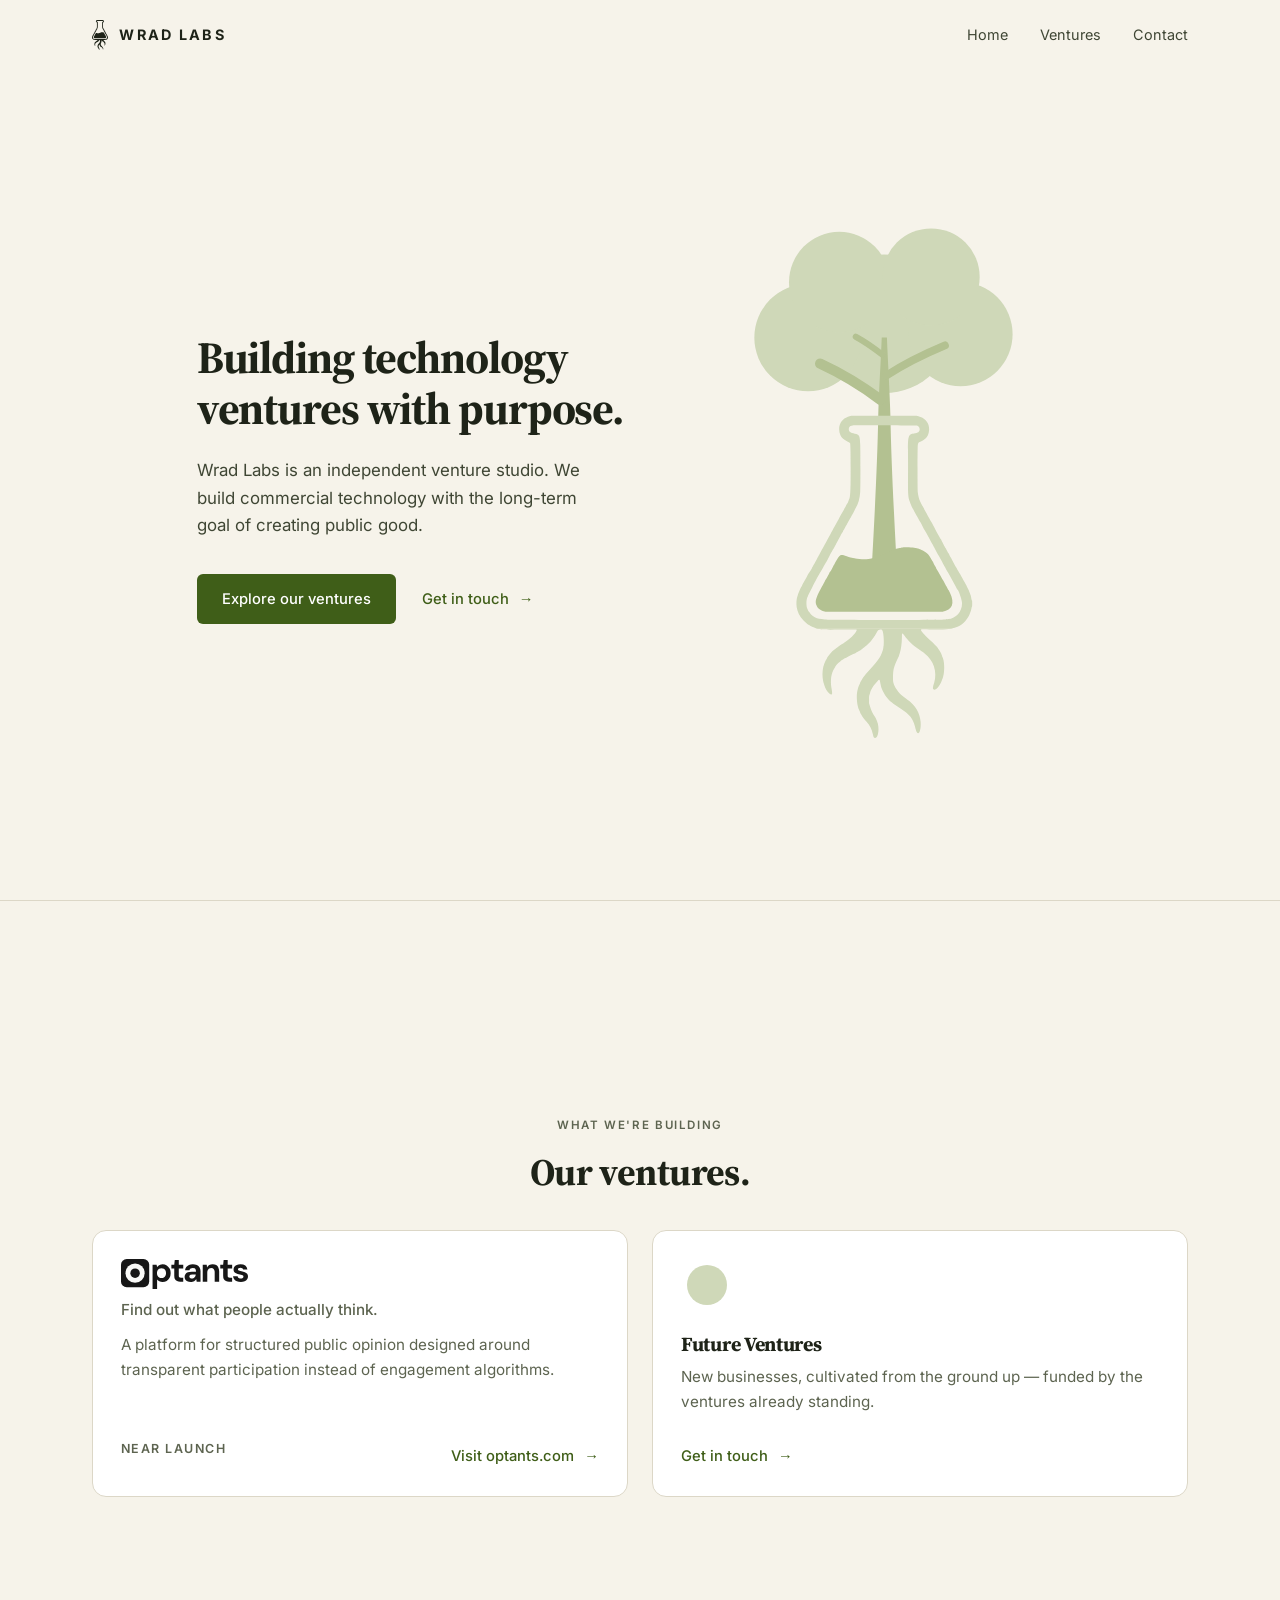
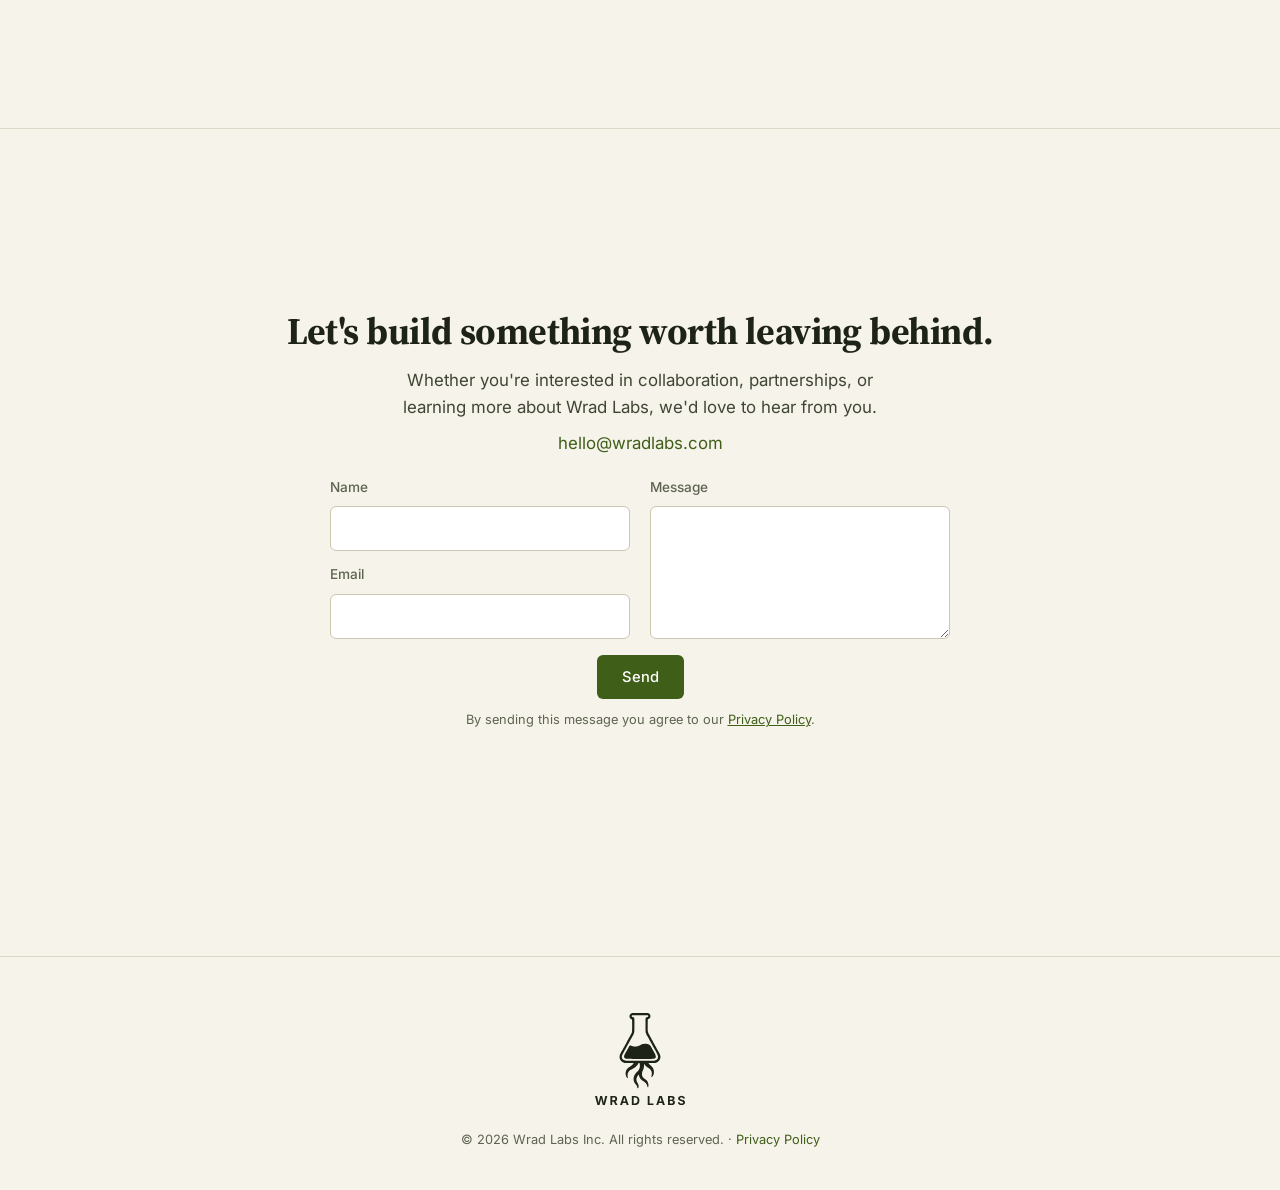
==== index.html @ 500e1e25 "fix: two-column contact form, no eyebrow, and an escape hatch that fires on time Follow-up on the sa" ====
<!DOCTYPE html>
<html lang="en">
<head>
<meta charset="UTF-8">
<meta name="viewport" content="width=device-width, initial-scale=1.0">
<!-- Content-Security-Policy (W25/WR-025). Must come BEFORE anything it governs — it applies
     from the point the parser reaches it, so it sits above the preloads, the JSON-LD and
     the inline script.

     THE SAME STRING IS IN ALL THREE PAGES. Keep them identical; three tailored policies
     drift, and this is already the second thing that has to be updated in three files at
     once (see the ?v= note below).

     script-src uses a HASH, not 'unsafe-inline' — that is the directive doing real work.
     The hash covers exactly `document.documentElement.classList.add('js');` below.
     **Edit that line and the page silently loses its `js` class**; recompute with:
       printf '%s' "<the script's exact bytes>" | openssl dgst -sha256 -binary | openssl base64

     style-src keeps 'unsafe-inline' on purpose. privacy.html and 404.html carry inline
     <style> blocks, and hashing them would mean a silent unstyled page on every edit —
     the exact failure this site already shipped once via a stale cache. There are no
     inline style= attributes anywhere, so this is the only reason it is needed, and
     injected CSS is a far smaller risk than injected script.

     What a <meta> CSP cannot express: frame-ancestors, report-uri, sandbox. Clickjacking
     protection would need a real response header, which GitHub Pages does not let us set.

     static.cloudflareinsights.com is Cloudflare's Web Analytics beacon (W24), injected at
     the edge and in no commit. Without it here the CSP silently kills analytics. Its
     measurements POST to /cdn-cgi/rum, which is SAME-ORIGIN — verified by intercepting
     sendBeacon, not assumed — so connect-src needs no addition. Guessing would have
     widened it to cloudflareinsights.com for nothing.

     Verified ENFORCING, not merely present: a fetch to a disallowed origin raises a
     connect-src violation. -->
<meta http-equiv="Content-Security-Policy" content="default-src 'self'; script-src 'self' 'sha256-/x7W7R75k8Roq0WaVRQX9blP4OufE5xbAdzklGxsgpw=' https://static.cloudflareinsights.com; style-src 'self' 'unsafe-inline'; img-src 'self'; font-src 'self'; connect-src 'self' https://formspree.io; form-action 'self' https://formspree.io; base-uri 'self'; object-src 'none'">
<!-- Send the full URL only to same-origin destinations; the one cross-origin
     request left (Formspree, on submit) gets the bare origin, and downgrades get
     nothing. This page has no secrets in its URL, but the default varies by
     browser and an explicit floor costs nothing. -->
<meta name="referrer" content="strict-origin-when-cross-origin">
<title>Wrad Labs Inc. — Building technology ventures with purpose</title>
<meta name="description" content="Wrad Labs is an independent venture studio. We build commercial technology with the long-term goal of creating public good.">
<link rel="canonical" href="https://www.wradlabs.com/">
<!-- Icons. `/favicon.ico` is declared, not just left at the root for discovery:
     crawlers that read the homepage's <link> elements should see the same file a
     bare-root fetch returns. Paths are absolute so all three pages carry an
     identical block. -->
<link rel="icon" href="/favicon.ico" sizes="any">
<link rel="icon" type="image/svg+xml" href="/assets/images/favicon.svg">
<link rel="icon" type="image/png" sizes="48x48" href="/assets/images/favicon-48.png">
<link rel="apple-touch-icon" href="/assets/images/apple-touch-icon.png">
<meta property="og:type" content="website">
<meta property="og:site_name" content="Wrad Labs Inc.">
<meta property="og:title" content="Wrad Labs Inc. — Building technology ventures with purpose">
<meta property="og:description" content="Wrad Labs is an independent venture studio. We build commercial technology with the long-term goal of creating public good.">
<meta property="og:url" content="https://www.wradlabs.com/">
<meta property="og:image" content="https://www.wradlabs.com/assets/images/og.png">
<meta property="og:image:width" content="1200">
<meta property="og:image:height" content="630">
<meta property="og:image:alt" content="The Wrad Labs mark — a flask whose base opens into roots.">
<meta name="twitter:card" content="summary_large_image">
<meta name="twitter:title" content="Wrad Labs Inc. — Building technology ventures with purpose">
<meta name="twitter:description" content="Wrad Labs is an independent venture studio. We build commercial technology with the long-term goal of creating public good.">
<meta name="twitter:image" content="https://www.wradlabs.com/assets/images/og.png">
<script type="application/ld+json">
{
  "@context": "https://schema.org",
  "@type": "Organization",
  "name": "Wrad Labs Inc.",
  "url": "https://www.wradlabs.com/",
  "logo": "https://www.wradlabs.com/assets/images/icon-512.png",
  "email": "hello@wradlabs.com",
  "description": "Wrad Labs is an independent venture studio. We build commercial technology with the long-term goal of creating public good."
}
</script>
<!-- Fonts are self-hosted (W23/WR-023) — no fonts.googleapis.com, no preconnect,
     and no third-party request on page load. The @font-face blocks are at the top
     of style.css. Preload the two LATIN files only: they are what a reader of this
     page needs, and preloading them removes the round-trip that `display: swap`
     would otherwise paint a fallback into. latin-ext is deliberately NOT preloaded
     — its unicode-range means most readers never fetch it at all.
     `crossorigin` is required even same-origin: font requests are CORS-mode, and
     without it the preload is fetched twice. -->
<link rel="preload" href="assets/fonts/inter-latin.woff2" as="font" type="font/woff2" crossorigin>
<link rel="preload" href="assets/fonts/source-serif-4-latin.woff2" as="font" type="font/woff2" crossorigin>
<!-- ?v= is a cache-buster, not decoration. The HTML is max-age=600 but the CSS is
     max-age=14400, so a returning visitor can hold NEW markup against 4-hour-old
     styles — and any release that renames a class then renders unstyled. Changing
     this query changes the URL, so the browser fetches the new CSS immediately.
     BUMP IT WHENEVER SELECTORS CHANGE, in all three pages. (W-AQ-14) -->
<link rel="stylesheet" href="assets/css/style.css?v=9">
<!-- Marks JS as available so the scroll-reveal animation can hide elements before
     revealing them. Without JS this never runs, the .reveal defaults stay visible,
     and the page reads normally (WR-008). Runs in <head> to avoid a content flash. -->
<script>document.documentElement.classList.add('js');</script>
</head>
<body>

<!-- First tab stop on the page: lets a keyboard or screen-reader user jump the
     nav instead of tabbing through it on every page. Visually hidden until it
     takes focus, then it appears over the nav (WR-010). -->
<a class="skip-link" href="#main">Skip to content</a>

<!-- NAV -->
<header class="nav" id="nav">
  <div class="nav-inner">
    <a href="#home" class="nav-logo" aria-label="Wrad Labs — home">
      <img class="logo-mark" src="assets/images/mark.svg" width="512" height="939" alt="">
      <span class="logo-word">Wrad Labs</span>
    </a>
    <nav class="nav-links">
      <a href="#home">Home</a>
      <a href="#ventures">Ventures</a>
      <a href="#contact">Contact</a>
    </nav>
    <button class="nav-toggle" id="navToggle" aria-label="Toggle menu" aria-expanded="false">
      <span></span><span></span><span></span>
    </button>
  </div>
  <nav class="nav-mobile" id="navMobile">
    <a href="#home">Home</a>
    <a href="#ventures">Ventures</a>
    <a href="#contact">Contact</a>
  </nav>
</header>

<main id="main" tabindex="-1">

  <!-- SECTION 1: HERO -->
  <section id="home" class="hero">
    <div class="hero-inner">
      <!-- Decorative hero art: the brand mark (vessel, liquid and its own five root
           tendrils, lifted straight from brand/mark.svg upstream) under an abstract
           canopy. Static SVG, no JS, aria-hidden — decoration, not content. -->
      <svg class="hero-art" viewBox="0 0 460 600" aria-hidden="true" focusable="false">
        <g class="canopy"><circle cx="230.0" cy="122" r="80"/><circle cx="142.0" cy="138" r="62"/><circle cx="318.0" cy="134" r="60"/><circle cx="178.0" cy="74" r="58"/><circle cx="284.0" cy="68" r="56"/></g>
        <!-- Trunk: a TAPERED solid, not a stroke — wide at the base inside the
             vessel, narrowing as it rises. A uniform-width line read as a
             different drawing next to the vessel, which is itself a solid.
             The three branches are stroked and thin as they go out (12/9/7),
             and all of them start ABOVE y=228, the vessel rim: a branch that
             begins lower appears to grow out of the glass. -->
        <g class="trunk-solid"><path d="M216 394C219 340 222 280 223 228C224 195 226 165 227 138L233 138C234 165 236 195 237 228C238 280 241 340 244 394Z"/></g>
        <g class="trunk branch-major"><path d="M226 210C206 195 182 180 156 168"/></g>
        <g class="trunk branch-mid"><path d="M232 182C252 169 276 157 300 147"/></g>
        <g class="trunk branch-minor"><path d="M228 158C218 150 208 143 197 137"/></g>
        <path class="vessel" fill-rule="evenodd" d="M189.8 228.8C188.6 229.2 187.3 229.7 187 229.9C186.7 230 186.1 230.3 185.7 230.5C178.6 233.8 175.8 242.9 179.5 251C180.8 254 183.1 255.9 188.4 258.4C189.3 258.8 190.2 259.4 190.4 259.7C190.9 260.5 191.1 268.6 191.1 287.4C191.2 313.3 190.8 322 189.5 324.3C189.4 324.7 188.9 325.7 188.5 326.7C188.2 327.6 187.5 329 187.1 329.8C186.6 330.6 185.7 332.1 185.2 333.2C184.6 334.3 183.7 335.8 183.3 336.5C182.9 337.3 182.2 338.5 181.8 339.3C181.4 340.2 180.9 340.9 180.8 341.1C180.6 341.3 179 344.3 177.4 347.2C177.1 347.8 176.6 348.7 176.2 349.2C176 349.7 175.4 350.7 175.1 351.4C174.3 353.1 172.8 355.7 172.1 356.8C171.8 357.3 171.6 357.7 171.6 357.8C171.6 357.8 171 358.9 170.3 360.2C169.5 361.4 168.6 363.1 168.2 364C167.8 364.8 166.8 366.5 166.1 367.8C165.4 369.2 164.4 371 164 371.9C163.6 372.8 162.9 373.9 162.6 374.3C162.3 374.8 161.9 375.3 161.9 375.7C161.8 375.9 161.2 377 160.7 377.9C160.1 378.8 159.1 380.7 158.4 382C157.7 383.3 156.9 384.7 156.7 385.2C156.4 385.6 155.8 386.9 155.2 388C154.6 389 154 390.2 153.8 390.5C153.6 390.7 152.7 392.4 151.9 394C151 395.6 149.6 398.3 148.7 399.9C147.8 401.4 146.7 403.5 146.3 404.3C145.8 405.2 144.9 406.7 144.3 407.7C142.1 411 141.9 411.3 141.2 412.8C140.8 413.6 140.3 414.6 140 415C139.8 415.3 138.9 416.9 138.1 418.4C137.3 419.9 136.3 421.7 135.9 422.4C135.6 423 135.2 423.7 135.1 424C135 424.3 134.5 425.3 133.9 426.2C133.4 427.2 132.7 428.6 132.4 429.3C132.1 430 131.6 431.3 131.2 432.1C130.8 432.9 130.4 434.2 130.2 435C130 435.7 129.7 436.7 129.5 437.2C128.5 439.5 128.3 447.3 129.1 450C129.3 451 129.7 452.5 129.9 453.3C131.2 458.4 134.9 463.5 140.8 468.2C142.2 469.3 147.7 472.3 149 472.6C149.3 472.7 150 472.9 150.4 473.1C151.1 473.5 151.9 473.8 152.9 474L306.7 474C307.7 473.8 308.6 473.5 309.6 473.2C310.3 472.9 311.8 472.5 312.8 472.2C319.3 470.1 324.7 464.9 328.2 457.7C329.4 455 329.6 454.5 330.6 450.4C330.8 449.2 331.1 448.3 331.2 448.4C331.3 448.5 331.4 446.8 331.4 444.8C331.4 442.6 331.3 441.2 331.2 441.4C331 441.7 330.5 439.9 330.2 437.8C330 435.7 327.9 430.4 326.2 427.2C325.7 426.2 325.2 425.2 325.1 424.9C325 424.6 324.4 423.5 323.8 422.4C323.2 421.4 322.4 419.9 322 419.2C319.3 414.2 317.4 410.8 317 410.3C316.8 410 316.6 409.5 316.4 409.2C316.3 408.9 315.9 408.3 315.6 407.8C315.3 407.4 314.6 406.3 314.1 405.3C313.6 404.4 313 403.3 312.8 403.1C312.6 402.8 312 401.7 311.4 400.6C310.9 399.5 310.1 398.1 309.7 397.4C309.3 396.7 308.5 395.2 307.9 394.1C307.4 393 306.7 391.6 306.3 391.1C306 390.6 305.4 389.7 305.2 389C304.9 388.3 304.4 387.4 304 386.9C303.7 386.4 303.1 385.3 302.6 384.4C302.1 383.5 301.3 382.1 300.8 381.2C300.3 380.3 299.3 378.5 298.6 377.2C297.9 375.8 297 374.2 296.7 373.6C296.4 373 296 372.3 296 372C295.9 371.7 295.5 371 295.1 370.5C294.7 370 294 368.8 293.5 367.8C292.5 365.9 291 363.3 289.3 360.2C288.7 359.1 287.7 357.2 287.1 356C285.5 352.9 284.6 351.2 283.9 350.2C283.3 349.3 281.2 345.5 279.8 343.1C279.6 342.5 279 341.4 278.5 340.5C278.1 339.6 277.3 338.1 276.7 337.1C276.1 336.1 275.2 334.3 274.6 333.2C274 332.1 273.3 330.8 272.9 330.2C271.2 327.5 269.5 322.8 269.1 319.7C269 318.8 268.7 317.3 268.6 316.3C268.2 313.9 268.2 264.2 268.6 261.9C269.1 259.3 269.3 258.9 271.4 258.1C277.3 255.9 280.2 252.6 281.3 247.2C283 239.1 279.2 232.1 271.8 229.5C270.7 229.2 269.3 228.7 268.7 228.4C267.7 228 266.8 228 229.9 228.1L192 228.1L189.8 228.8ZM194.6 239.2C190.7 239.6 189.2 240.8 189 243.3C188.8 246.5 190.5 247.9 196 248.8C201.2 249.7 201.8 250.9 202.2 261.5C202.5 268.6 202.5 311.7 202.2 315.8C201.7 323.5 199.9 330.1 197 334.7C196.8 335 196.2 336.2 195.6 337.4C195 338.6 194.1 340.3 193.6 341.3C193 342.2 192.2 343.8 191.7 344.7C191.1 345.7 190.5 346.8 190.2 347.3C189.3 348.7 187.3 352.4 187.3 352.6C187.3 352.8 187 353.2 186.7 353.6C186.4 354 185.7 355.2 185.2 356.3C184.7 357.4 183.8 359 183.3 359.8C182.7 360.7 182.3 361.5 182.3 361.6C182.3 361.7 181.8 362.6 181.2 363.6C180.6 364.5 179.9 365.6 179.7 366.1C179.5 366.6 178.7 368.1 177.9 369.4C177.2 370.8 175.6 373.6 174.6 375.7C173.5 377.9 172.4 379.9 172.2 380.2C171.9 380.6 171 382.2 170.1 383.8C169.2 385.4 167.7 388.2 166.7 390C165.7 391.8 164.7 393.8 164.5 394.3C164.2 394.9 163.8 395.7 163.6 396.1C163.3 396.4 162.6 397.7 162 398.8C161.3 399.9 160.3 401.7 159.7 402.7C159.1 403.8 158.3 405.2 157.9 406C157.5 406.7 156.9 407.5 156.7 407.9C156.4 408.2 155.9 409 155.6 409.7C154.6 411.5 152.7 415 151.9 416.2C151.6 416.8 151.2 417.4 151.2 417.4C151.2 417.5 150.9 418.1 150.6 418.8C150.2 419.4 148.4 422.8 146.6 426.5C144.7 430.1 143 433.5 142.7 434C142.5 434.5 142.1 435.3 142 435.7C141.9 436.2 141.5 437.2 141.1 438C139.8 441.1 139.8 448 141.2 450.9C141.5 451.6 141.9 452.5 142 452.9C142.2 453.2 142.7 454.1 143.3 454.7C143.9 455.4 144.4 456 144.4 456C144.4 456.4 146.3 458.2 147.5 459.1C150.5 461.2 153.7 462.4 157.6 462.8C158.6 463 160.2 463.2 161.1 463.4C164.2 464.1 298.1 464 300.7 463.3C301.2 463.2 302.5 463 303.6 462.8C313.4 461.9 320.6 452.8 319.5 443C318.9 438.8 316 430.6 314.4 428.8C314.2 428.6 313.6 427.5 313.1 426.5C309.9 420.4 304.2 410 303.3 408.7C302.6 407.7 301.8 406.4 299.8 402.5C299.1 401.4 298.3 399.8 297.9 399.1C297.5 398.4 296.5 396.6 295.7 395C294.9 393.5 293.8 391.6 293.3 390.7C291.4 387.3 289.5 384 288.8 382.5C287.8 380.5 285.4 376.2 284.9 375.4C284.7 375.1 284.5 374.7 284.4 374.4C284.3 374.1 283.9 373.3 283.4 372.6C282.7 371.3 281.1 368.4 278.3 363.2C277.6 362 276.9 360.7 276.6 360.3C276.4 360 275.8 358.9 275.2 357.9C273.4 354.4 272 351.7 271.1 350.3C270.6 349.4 269.8 348 269.3 347C268.8 346 268.1 344.7 267.7 344.1C267.3 343.5 266.6 342.3 266.2 341.5C263.3 336.2 262.6 334.8 261.4 332.5C260.7 331 259.9 329 259.6 328C259.2 326.9 258.9 325.7 258.7 325.3C257.7 322.6 257.2 316.3 257.3 305.7C257.4 293.9 257.4 281.5 257.3 270.4C257.2 251.3 257.8 249.5 264.2 248.6C269.4 247.8 271.1 246.3 270.7 243.1C270.4 241.2 269.5 240.1 267.5 239.5C266.1 239.1 197.9 238.8 194.6 239.2Z"/>
        <path class="liquid" d="M253.2 379.9C252.1 380 250.3 380.2 249.3 380.4C248.2 380.6 246.8 380.9 246.2 381C244 381.4 237.1 383.9 234 385.3C233.3 385.6 231.9 386.3 230.8 386.8C229.8 387.3 228.1 388.1 227 388.6C225.9 389.2 224.9 389.6 224.7 389.6C224.5 389.6 224.1 389.8 223.6 390.1C222.6 390.8 217.6 392.6 216.8 392.6C216.4 392.6 215.6 392.8 214.9 393C211.9 394.1 201.2 394 196.7 392.9C195.5 392.6 194.2 392.3 193.8 392.3C192.7 392.1 189.7 391.2 186.6 390.2C179.3 387.8 179 387.9 174.9 394.9C173.9 396.5 173 398.2 172.8 398.8C172.6 399.3 172.2 399.9 172 400.2C171.8 400.4 171.2 401.5 170.6 402.6C168.6 406.4 167.7 408.1 167.4 408.3C167.2 408.4 166.7 409.4 166.2 410.4C164 414.5 163 416.5 162.6 416.9C162.4 417.1 162 417.8 161.7 418.4C161.5 419 161 419.9 160.6 420.5C160.3 421.1 159.6 422.3 159.2 423.1C158.7 423.9 157.8 425.7 157 427.1C150.5 439.2 149.7 442.8 152.1 447.8C152.9 449.7 154.5 451.4 156.1 452.1C156.7 452.4 157.3 452.7 157.5 452.8C158 453.1 160 453.8 160.7 453.9C162.9 454.4 169.1 454.5 209.6 454.4C233.6 454.4 262.4 454.4 273.8 454.4C292 454.5 294.8 454.5 297.2 454.2C308.4 452.7 311.6 444.7 305.7 432.5C304.9 430.8 304.2 429.4 304 429.3C303.9 429.3 303.4 428.3 302.8 427.2C302.3 426.1 301.6 424.9 301.3 424.6C301.1 424.3 300.6 423.3 300.1 422.4C298.3 418.8 297.6 417.6 297.4 417.4C297.3 417.2 296.8 416.3 296.2 415.3C294.6 412.2 292.8 409 292.2 408.1C291 406.4 290 404.7 289.7 403.9C289.6 403.4 289 402.3 288.4 401.3C287.8 400.3 287.1 399 286.8 398.3C286.5 397.6 286 396.6 285.6 396.2C285.3 395.7 284.3 393.9 283.4 392.3C281.2 388.2 279.6 386.6 275.3 384.2C273.6 383.2 268.8 381.3 267.8 381.1C267.4 381 265.9 380.7 264.5 380.4C261.6 379.9 256.6 379.7 253.2 379.9Z"/>
        <path class="roots" d="M152.9 474C156.6 475 163.1 475.1 178 474.9C192.7 474.6 196.9 474.6 197.8 474.9C199.6 475.6 194.2 482.4 188.4 486.7C187 487.7 185 489.2 184 489.9C183.1 490.6 181.9 491.4 181.4 491.6C180.3 492.2 175.6 495.5 174.1 496.8C173.4 497.4 172.5 498.1 172.1 498.3C169.7 500 165.1 505.4 163.7 508.2C163.4 508.8 163 509.5 162.7 509.9C162.2 510.5 161.6 512 160.4 515.3C158 522.1 158.1 531.7 160.6 538.6C161 539.7 161.5 541.2 161.7 541.8C162.9 545.1 166.9 549.9 168.6 549.9C170.1 549.9 170.1 549 169.1 543C167.5 533.1 168.6 525.2 172.6 519.1C175.1 515.3 175.6 514.6 177.6 512.9C178.7 511.9 179.8 511 180 510.8C180.2 510.6 180.9 510.1 181.7 509.8C182.4 509.4 183.7 508.6 184.6 508.1C185.4 507.5 186.7 506.8 187.5 506.4C190.1 505.1 193.8 503.4 194.9 502.9C195.6 502.6 196.5 502.1 197 501.8C197.5 501.5 199 500.6 200.3 499.9C201.7 499.2 203.5 498 204.4 497.3C205.3 496.6 206.2 495.8 206.5 495.7C206.9 495.5 207.2 495.3 207.3 495.1C207.4 495 208.1 494.3 208.9 493.7C210.5 492.5 214.1 488.8 214.9 487.7C215.1 487.3 215.7 486.6 216.1 486.1C216.5 485.7 217.3 484.5 218 483.5C218.6 482.5 219.2 481.7 219.3 481.6C219.5 481.5 220.2 480.3 220.9 478.9C222.5 475.8 222.8 475.4 224.3 475.1C226.8 474.5 227.6 475 228.3 477.3C229.2 480.4 229.7 489.4 229.2 493.2C229 494.5 228.8 496 228.7 496.7C228.3 499.5 226.4 504.2 224.2 507.8C222.2 511 218.2 515.9 214.4 519.7C210.3 523.8 205.6 529.7 204.2 532.4C203.9 532.9 203.5 533.7 203.1 534.2C202.8 534.7 202.1 536 201.8 537.1C201.3 538.2 200.8 539.5 200.5 540.1C199.9 541.2 199.4 543.3 198.6 547.2C197.6 552.8 198.7 563.3 200.8 567.4C201.2 568.3 201.8 569.6 202 570.2C202.3 571 202.6 571.7 202.7 571.9C202.9 572.1 203.4 572.9 203.8 573.7C204.8 575.4 207.6 579.3 209.5 581.3C213.4 585.6 215.5 589.8 216.7 595.4C217.5 599.2 217.9 600 219.4 600C223.3 600 224.7 587.8 221.6 580.8C221.2 579.8 220.7 578.5 220.4 577.9C220.2 577.2 219.8 576.4 219.5 576.1C216.9 572.6 214.5 567.5 213.4 563.4L212.4 560L212.4 555.7C212.4 551.6 212.4 551.4 213 549.8C213.3 548.9 213.7 547.7 213.8 547C214.4 544.8 216.9 540.4 219 538C220.1 536.8 221.5 535.1 222.3 534.2C223.8 532.1 224.7 532.3 225 534.6C225.7 538.8 226.5 542 227.2 543.4C227.6 544.2 228.1 545.4 228.4 546C228.8 547 230.1 549.3 232.2 552.5C234.3 555.6 239.5 560.2 243.9 562.9C247.5 565.1 251.5 567.8 255.2 570.5C256.5 571.5 259.5 574.4 260.2 575.5C260.5 576 261 576.7 261.3 577.1C262.5 578.8 263.9 581.7 264.3 583.4C264.6 584.3 264.9 585.5 265.1 585.9C265.3 586.5 265.7 588.1 266.1 589.6C268.5 599.3 272.7 593.6 271.9 581.6C271.2 571.3 265.4 561.5 256.3 555.6C255.5 555 254.3 554.1 253.7 553.6C253.1 553.1 252.1 552.3 251.5 551.9C246.6 548.3 241.4 540.9 240.4 536C239.7 532.3 240 522.7 241.1 519.3C242 516.1 243.2 513.2 245.6 508.1C246.2 506.9 246.9 505.4 247 504.8C247.2 504.3 247.5 503.3 247.7 502.5C249.3 498.1 250.2 491.2 250.3 483.5C250.3 478.5 250.5 478.3 252.9 481.5C256.9 487.2 263.6 493.7 268.5 496.8C269 497.1 269.9 497.7 270.5 498.1C271.1 498.6 271.9 499.1 272.2 499.3C272.5 499.5 273.4 500.1 274 500.6C274.7 501.1 275.8 501.9 276.5 502.5C286.8 510.3 291.3 523.7 287.6 536C285.9 541.2 285.7 542.8 286.6 543.8C287.7 545.1 290.1 543.8 292.6 540.5C293.9 538.8 295.6 535.6 296.1 534.1C296.4 533.4 296.8 532.2 297.2 531.4C299.6 525.9 299.8 514.3 297.6 507.8C296 503.3 295.6 502.1 295.1 501.5C294.9 501.2 294.4 500.3 294 499.7C293.7 499.1 293.1 498.2 292.8 497.8C292.5 497.4 292.2 497 292.2 496.9C292.2 496.1 287.2 490.8 282.9 487.1C278 482.8 272.7 477.1 272.4 475.6C272.1 474.6 272.4 474.5 281.7 474.7C296.8 475 302.5 474.9 306.7 474Z"/>
      </svg>

      <div class="hero-content">
        <h1 class="hero-headline reveal">Building technology ventures with purpose.</h1>
        <p class="hero-sub reveal">Wrad Labs is an independent venture studio. We build commercial technology with the long-term goal of creating public good.</p>
        <div class="hero-actions reveal">
          <a href="#ventures" class="btn btn-primary">Explore our ventures</a>
          <a href="#contact" class="link-arrow">Get in touch <span aria-hidden="true">&rarr;</span></a>
        </div>
      </div>
    </div>
  </section>

  <!-- SECTION 2: VENTURES -->
  <section id="ventures" class="ventures">
    <div class="container">
      <p class="eyebrow reveal center">What we're building</p>
      <h2 class="reveal center">Our ventures.</h2>
      <div class="card-grid">
        <!-- The whole Optants tile is the link. One <a>, so there is a single tab
             stop and a single hit target; the arrow is the affordance and the
             hover/focus states are on the card itself. The logo is Optants' own,
             copied from its repo — see company/website/docs/ARCHITECTURE.md
             § Brand assets, in the private repo (W29). -->
        <a class="card card-link reveal" href="https://optants.com">
          <h3 class="card-brand">
            <img src="assets/images/optants-logo.svg" width="1054" height="248" alt="Optants">
          </h3>
          <p class="card-lead">Find out what people actually think.</p>
          <p>A platform for structured public opinion designed around transparent participation instead of engagement algorithms.</p>
          <span class="card-foot">
            <span class="card-stage">Near launch</span>
            <span class="link-arrow" aria-hidden="true">Visit optants.com <span>&rarr;</span></span>
          </span>
        </a>
        <article class="card reveal">
          <svg class="card-icon" viewBox="0 0 52 52" aria-hidden="true" focusable="false">
            <circle class="disc" cx="26" cy="26" r="20"/>
          </svg>
          <h3>Future Ventures</h3>
          <p>New businesses, cultivated from the ground up &mdash; funded by the ventures already standing.</p>
          <a class="link-arrow" href="#contact">Get in touch <span aria-hidden="true">&rarr;</span></a>
        </article>
      </div>
    </div>
  </section>

  <!-- SECTION 3: CONTACT -->
  <section id="contact" class="contact">
    <div class="container narrow">
      <!-- Two tiers: the intro, with the address reading straight on from it, then
           the form. The address is deliberately NOT a labelled row set off by rules —
           it is the last line of the invitation, not a second channel announced.

           email_off: Cloudflare's Email Address Obfuscation rewrites mailto links at the
           edge into "[email protected]" behind a JS-only /cdn-cgi/ decoder. That breaks
           WR-008 (the page must read and function with JS off) and is not what the design
           shows. See W17. -->
      <!-- No "CONTACT" eyebrow here, unlike #ventures. The nav link, the heading and
           the form all say what this section is; the eyebrow was labelling a page that
           announces itself, and it cost 31px on a section that has to fit one screen. -->
      <div class="contact-head reveal">
        <h2>Let's build something worth leaving behind.</h2>
        <p class="body-lg">Whether you're interested in collaboration, partnerships, or learning more about Wrad Labs, we'd love to hear from you.</p>
        <p class="contact-email"><!--email_off--><a href="mailto:hello@wradlabs.com">hello@wradlabs.com</a><!--/email_off--></p>
      </div>

      <!-- Submits to Formspree (endpoint mvzjloro → the hello@ mailbox). -->
      <form class="contact-form reveal" id="contactForm" action="https://formspree.io/f/mvzjloro" method="POST">
        <!-- Two columns: Name and Email stack on the left, Message fills the right at
             the full height of that stack. This is a layout change only — the DOM order
             is still name → email → message, so the tab order and the order a screen
             reader announces them are unchanged. -->
        <div class="form-grid">
          <div class="form-col">
            <div class="form-field">
              <label for="name">Name</label>
              <input type="text" id="name" name="name" required>
            </div>
            <div class="form-field">
              <label for="email">Email</label>
              <input type="email" id="email" name="email" required>
            </div>
          </div>
          <!-- Organization was removed 2026-08-02 (W32): it was the only optional field,
               it fed nothing, and it cost a whole row on a form that has to fit one
               screen. `privacy.html`'s "What we collect" list is the paired edit —
               WR-007 requires it to name every field this form actually collects. -->
          <div class="form-field form-field-message">
            <label for="message">Message</label>
            <!-- `rows` is the no-CSS fallback; the stylesheet stretches this to the
                 height of the Name/Email stack beside it. -->
            <textarea id="message" name="message" rows="3" required></textarea>
          </div>
        </div>
        <!-- Honeypot: hidden from humans; bots that fill it are silently dropped by Formspree. -->
        <input type="text" name="_gotcha" tabindex="-1" autocomplete="off" aria-hidden="true" class="hp-field">
        <!-- Subject line of the notification email Formspree sends you. -->
        <input type="hidden" name="_subject" value="New contact from wradlabs.com">
        <!-- Button and consent are one group so the consent line sits directly under
             the button, inside the form's 18px row gap rather than a row below it.
             The status note stays after them — it is feedback, not part of the CTA. -->
        <div class="form-submit">
          <button type="submit" class="btn btn-primary" id="contactSubmit">Send</button>
          <p class="form-consent">By sending this message you agree to our <a href="privacy.html">Privacy Policy</a>.</p>
        </div>
        <p class="form-note" id="formNote" role="status"></p>
      </form>
    </div>
  </section>

</main>

<footer class="footer">
  <div class="container footer-inner">
    <!-- The stacked lockup, one file — mark and wordmark are a single asset here,
         derived from company/brand/logo-stacked.svg. `alt` carries the name. -->
    <img class="footer-lockup" src="assets/images/logo-stacked.svg" width="1493" height="1519" alt="Wrad Labs">
    <p class="footer-copy">&copy; 2026 Wrad Labs Inc. All rights reserved. &middot; <a href="privacy.html" class="footer-link">Privacy Policy</a></p>
  </div>
</footer>

<script src="assets/js/script.js"></script>
</body>
</html>
---- assets/css/style.css ----
/* ============ FONTS (self-hosted — W23 / WR-023) ============
   These files used to come from fonts.gstatic.com. They are served from this
   origin now, which removes Google as a processor from the request path — that
   is why `privacy.html` no longer names Google Fonts (WR-007), and why re-adding
   a `fonts.googleapis.com` link would silently reintroduce a processor the
   published policy does not disclose. Don't.

   DERIVED COPIES, like everything in assets/images/. Upstream is Google Fonts;
   both families are SIL OFL and the licences ship beside the files in
   assets/fonts/. To update: re-fetch the css2 URL recorded below with a modern
   browser UA, re-download the latin and latin-ext woff2 files, and keep these
   blocks in step. Do not hand-edit the binaries.

     https://fonts.googleapis.com/css2?family=Inter:wght@400;500;600;700
       &family=Source+Serif+4:opsz,wght@8..60,400;8..60,600;8..60,700&display=swap

   Each family is ONE VARIABLE FILE per subset. Upstream this was four @font-face
   blocks per subset — one per weight — all resolving to the SAME URL, which is
   how Google serves a variable font to browsers that support it. Collapsed here
   into a single block declaring `font-weight: 400 700`, the range the file
   actually carries: same file, same result, four fewer blocks to keep in step.
   The weight axis is verified rendering four distinct weights, not assumed —
   if a weight ever looks synthesized rather than drawn, this collapse is the
   first thing to suspect.

   `unicode-range` is load-bearing: a reader who never types a Central European
   character never downloads the latin-ext files at all. That is why carrying
   both subsets costs repo size but not page weight.

   `font-display: swap` matches the old `&display=swap` — text paints in the
   fallback first and re-renders. Preloading the two latin files in <head> is
   what shrinks that window; see the note there. */

/* --- Inter (body) --- */
@font-face {
  font-family: 'Inter';
  font-style: normal;
  font-weight: 400 700;
  font-display: swap;
  src: url('../fonts/inter-latin-ext.woff2') format('woff2');
  unicode-range: U+0100-02BA, U+02BD-02C5, U+02C7-02CC, U+02CE-02D7, U+02DD-02FF, U+0304, U+0308, U+0329, U+1D00-1DBF, U+1E00-1E9F, U+1EF2-1EFF, U+2020, U+20A0-20AB, U+20AD-20C0, U+2113, U+2C60-2C7F, U+A720-A7FF;
}
@font-face {
  font-family: 'Inter';
  font-style: normal;
  font-weight: 400 700;
  font-display: swap;
  src: url('../fonts/inter-latin.woff2') format('woff2');
  unicode-range: U+0000-00FF, U+0131, U+0152-0153, U+02BB-02BC, U+02C6, U+02DA, U+02DC, U+0304, U+0308, U+0329, U+2000-206F, U+20AC, U+2122, U+2191, U+2193, U+2212, U+2215, U+FEFF, U+FFFD;
}

/* --- Source Serif 4 (display) --- */
@font-face {
  font-family: 'Source Serif 4';
  font-style: normal;
  font-weight: 400 700;
  font-display: swap;
  src: url('../fonts/source-serif-4-latin-ext.woff2') format('woff2');
  unicode-range: U+0100-02BA, U+02BD-02C5, U+02C7-02CC, U+02CE-02D7, U+02DD-02FF, U+0304, U+0308, U+0329, U+1D00-1DBF, U+1E00-1E9F, U+1EF2-1EFF, U+2020, U+20A0-20AB, U+20AD-20C0, U+2113, U+2C60-2C7F, U+A720-A7FF;
}
@font-face {
  font-family: 'Source Serif 4';
  font-style: normal;
  font-weight: 400 700;
  font-display: swap;
  src: url('../fonts/source-serif-4-latin.woff2') format('woff2');
  unicode-range: U+0000-00FF, U+0131, U+0152-0153, U+02BB-02BC, U+02C6, U+02DA, U+02DC, U+0304, U+0308, U+0329, U+2000-206F, U+20AC, U+2122, U+2191, U+2193, U+2212, U+2215, U+FEFF, U+FFFD;
}

/* ============ TOKENS ============
   Declared once, referenced everywhere (WR-004 — never hardcode these values).
   **CANOPY — the palette is LOCKED as of 2026-07-31 (W28, superseding W26).**

   WHY THIS ONE. Two constraints pull against each other. It must not read as
   Optants (warm off-white #FAFAF8, teal #115E59, same body typeface — the reason
   the two sites felt like one), and it must read as a studio that builds
   commercial products in order to fund public good. W26's Cool Stone satisfied
   the first and failed the second: cool greys and an oxblood accent read austere
   and vinous, which is the opposite of generative.

   Canopy keeps a WARM ground and takes the accent to leaf green. On R-minus-B,
   Optants' ground sits at +2 and Cool Stone at -4; this one is +12, so it is
   warm where Optants is neutral rather than warm where Optants is warm. The
   accent is olive at hue 87°, well clear of Optants' blue-green teal at 174°.

   Names are semantic, not literal (--ink, not --black), so a future palette
   change means editing this block and nothing else. Every ratio below is
   measured against the ground it actually sits on, not estimated. */
:root {
  /* Surfaces — warm paper. Warmer than Optants, not merely different from it. */
  --bg: #F6F3EA;
  --surface: #FFFFFF;
  --surface-sunk: #EBE7DA;

  /* Ink — all three pass WCAG AA on --bg at body size */
  --ink: #1E2318;        /* headings           14.46:1 */
  --ink-body: #3F4634;   /* body copy           8.86:1 */
  --ink-muted: #5D6450;  /* labels, meta        5.56:1 */

  /* Stone — decorative only. Clears the 3:1 bar for shapes and icons but NOT
     the 4.5:1 for text, so it is deliberately not an ink token. */
  --stone: #8A9078;

  /* Lines */
  --line: #DCD7C7;
  --line-strong: #CCC6B2;

  /* Accent — leaf green, hue 87° (olive/yellow-green). 6.7:1 on --bg as text,
     7.43:1 white-on-accent. Deliberately NOT the blue-green of Optants' teal
     (hue 174°): neighbouring families would have reintroduced the problem the
     palette exists to solve. */
  --accent: #3F5E18;
  --accent-hover: #334C12;
  --accent-soft: #EAEFDD;
  --on-accent: #FFFFFF;

  /* Status — form feedback only.
     A GREEN ACCENT INVERTS W26'S PROBLEM. Under oxblood, --danger was the token
     that clashed and had to move to a vermillion. Here red sits 87° from the
     accent — the largest gap available — so --danger returns to a normal dark
     red. It is --success that now needs care: it must stay green while not
     reading as accent text. #116B4A is a blue-green at hue 158°, a 71° gap from
     the accent's 87°, which is the widest separation that still reads as
     "success". Keep that gap if either token ever moves. */
  --success: #116B4A;    /* 5.87:1, hue 158° */
  --danger: #B91C1C;     /* 5.83:1, hue 0°   */

  /* Translucent nav backdrop; matches --bg. Must stay in step if --bg changes. */
  --nav-scrim: rgba(246, 243, 234, 0.88);

  /* Hero art masses — sage, and DELIBERATELY HEAVIER than before. The homepage
     was left-loaded: a text column against a pale shape that barely registered.
     These are pushed from 1.25 / 1.43 against the ground (every prior palette)
     to 1.34 / 1.73, so the art holds the right side instead of decorating it.
     They are green now because the art IS the canopy the palette is named for. */
  --arch: #CFD8B8;
  --botanical: #B3C191;

  /* Type */
  --font-display: 'Source Serif 4', Georgia, 'Times New Roman', serif;
  --font-body: 'Inter', -apple-system, BlinkMacSystemFont, sans-serif;

  /* Layout */
  /* Height of the fixed nav. Sections reserve it so full-viewport content centres
     in the space BELOW the bar, and anchor jumps don't land under it. */
  --nav-h: 72px;

  --container: 1160px;

  /* The hero's own container, DELIBERATELY NARROWER than --container. The rest of
     the page wants the full 1160; the hero is a single composition of two objects,
     and at 1160 it spread far enough that the headline and the art read as two
     things parked at opposite edges rather than one group. Everything the hero
     shows now sits inside this width, centred together. */
  --hero-max: 980px;
  /* Width of the hero's text column — and the first of three numbers that have to
     add up. `--hero-col + --hero-gap + the art's width` must fit inside --hero-max
     less its 64px of padding. The art's width appears nowhere: it follows from its
     height and the 460×600 viewBox, so changing `.hero-art`'s height spends this
     budget too.

     520 → 440 came with the container. The headline is capped so that
     "ventures with purpose." fits this width on one line — that pairing is what
     holds the headline to two lines instead of three, and narrowing either one
     alone breaks it. */
  --hero-col: 440px;
  --hero-gap: 48px;
  --radius: 6px;
  --radius-lg: 14px;
  --ease: cubic-bezier(0.16, 1, 0.3, 1);
}

* { box-sizing: border-box; }
html { scroll-behavior: smooth; }

body {
  margin: 0;
  background: var(--bg);
  color: var(--ink-body);
  font-family: var(--font-body);
  line-height: 1.65;
  -webkit-font-smoothing: antialiased;
  overflow-x: hidden;
}

h1, h2, h3 {
  font-family: var(--font-display);
  color: var(--ink);
  font-weight: 700;
  line-height: 1.15;
  margin: 0 0 20px;
  letter-spacing: -0.015em;
}

h2 { font-size: clamp(1.75rem, 3.2vw, 2.35rem); }
h3 { font-size: 1.25rem; }
p { color: var(--ink-body); margin: 0 0 16px; }
a { color: inherit; text-decoration: none; }

/* `width: 100%` matters now that sections are flex containers: an `auto` cross-axis
   margin on a flex item cancels the default `stretch`, so without it these collapse
   to their content width and stop being centred page containers. */
.container { width: 100%; max-width: var(--container); margin: 0 auto; padding: 0 32px; }
.container.narrow { max-width: 720px; }

/* ============ SECTIONS AS PAGES ============
   Every section fills the viewport and centres its content in the space below the
   fixed nav, so each one reads as its own page.

   `min-height`, never `height`: on a short viewport, or with text scaled up, the
   content has to be able to push the section taller instead of being clipped.
   `100svh` is the *small* viewport height — on mobile it excludes the collapsible
   browser chrome, so a section doesn't jump as that bar hides and shows. `100vh`
   stays first as the fallback for browsers without the newer units. */
section {
  position: relative;
  /* THE NAV IS RESERVED ONCE, HERE, AND NOT AGAIN IN THE PADDING. Every section
     below the first is reached by an anchor, and `scroll-padding-top` already parks
     its top edge at `var(--nav-h)`. The old `padding: calc(var(--nav-h) + 32px)`
     reserved the bar a SECOND time, and the two failures that produced are the ones
     this page was reported for: a 100svh section landing at y=72 ends 72px below the
     fold, so the bottom of every anchored section was cut off; and its content,
     centred inside padding that assumed the nav was still overlapping, sat ~100px
     lower than the space it was centred in. Subtracting the bar from the height
     instead fixes both, and makes the section end exactly at the bottom of the
     screen. */
  min-height: calc(100vh - var(--nav-h));
  min-height: calc(100svh - var(--nav-h));
  padding: 32px 0 48px;
  display: flex;
  flex-direction: column;
  justify-content: center;
}
/* The hero is the exception, and it is why the rule above is written as a
   subtraction rather than just deleting the padding. It sits at the TOP of the
   document, underneath the fixed nav rather than below it, and an anchor to `#home`
   clamps at scrollY 0 and never gets the scroll-padding offset. So it takes the full
   viewport and reserves the bar in its own padding — which is what puts the divider
   beneath it exactly at the bottom of the screen instead of short of it. */
.hero {
  min-height: 100vh;
  min-height: 100svh;
  padding-top: calc(var(--nav-h) + 32px);
}
section + section { border-top: 1px solid var(--line); }
/* Anchor jumps land below the nav rather than under it. Paired with the height rule
   above — change one and the other has to move. */
html { scroll-padding-top: var(--nav-h); }

/* ============ SKIP LINK ============
   The first tab stop on every page. Parked off-screen rather than
   `display: none` — a hidden element cannot receive focus, so it would never
   come back. On focus it lands in the top-left corner, above the fixed nav.
   `left`, not `transform`, so it is unaffected by prefers-reduced-motion.

   `fixed`, NOT `absolute`. Absolute positions it against the page, so at
   `top: 10px` it sits above the viewport the moment anyone has scrolled — and
   re-entering a scrolled page from the browser chrome is exactly when a
   keyboard user reaches for it. Caught at scrollY 151, where it rendered at
   viewport top -141. The nav is fixed for the same reason; this sits over it. */
.skip-link {
  position: fixed;
  top: 10px;
  left: -9999px;
  z-index: 200;
  background: var(--accent);
  color: var(--on-accent);
  font-size: 0.9rem;
  font-weight: 600;
  padding: 10px 18px;
  border-radius: var(--radius);
}
.skip-link:focus { left: 10px; outline: 2px solid var(--ink); outline-offset: 2px; }
/* The target carries `tabindex="-1"` so focus can actually land in it — without
   that, `<main>` is not focusable, the browser moves the scroll but leaves focus
   at the top of the document, and the next Tab goes straight back into the nav.
   `-1` keeps it out of the tab order; only the skip link puts focus here. It must
   never show a focus ring, since nobody chose to focus a whole page region. */
#main:focus { outline: none; }

.eyebrow {
  font-family: var(--font-body);
  text-transform: uppercase;
  letter-spacing: 0.14em;
  font-size: 0.72rem;
  font-weight: 600;
  color: var(--ink-muted);
  margin-bottom: 16px;
}
.center { text-align: center; }
.body-lg { font-size: 1.05rem; max-width: 620px; }

/* ============ BUTTONS ============ */
.btn {
  display: inline-flex;
  align-items: center;
  justify-content: center;
  padding: 12px 24px;
  border-radius: var(--radius);
  font-family: var(--font-body);
  font-weight: 500;
  font-size: 0.92rem;
  transition: background 0.2s var(--ease), border-color 0.2s var(--ease), color 0.2s var(--ease);
  cursor: pointer;
  border: 1px solid transparent;
}
.btn-primary {
  background: var(--accent);
  color: var(--on-accent);
}
.btn-primary:hover { background: var(--accent-hover); }
.btn-secondary {
  background: var(--surface);
  border-color: var(--line-strong);
  color: var(--ink);
}
.btn-secondary:hover { border-color: var(--stone); }

/* Text link with a trailing arrow that nudges on hover */
.link-arrow {
  display: inline-flex;
  align-items: center;
  gap: 10px;
  color: var(--accent);
  font-weight: 500;
  font-size: 0.92rem;
}
.link-arrow span[aria-hidden] {
  transition: transform 0.2s var(--ease);
}
.link-arrow:hover { color: var(--accent-hover); }
.link-arrow:hover span[aria-hidden] { transform: translateX(4px); }

/* ============ NAV ============ */
.nav {
  position: fixed;
  top: 0; left: 0; right: 0;
  z-index: 100;
  transition: background 0.3s var(--ease), border-color 0.3s var(--ease);
  border-bottom: 1px solid transparent;
}
.nav.solid {
  background: var(--nav-scrim);
  backdrop-filter: blur(10px);
  border-bottom-color: var(--line);
}
.nav-inner {
  max-width: var(--container);
  margin: 0 auto;
  padding: 20px 32px;
  display: flex;
  align-items: center;
  justify-content: space-between;
}
.nav-logo { display: flex; align-items: center; gap: 11px; }
.logo-word {
  font-family: var(--font-body);
  font-weight: 700;
  font-size: 0.9rem;
  letter-spacing: 0.16em;
  text-transform: uppercase;
  color: var(--ink);
}
.nav-links { display: flex; gap: 32px; }
.nav-links a {
  font-size: 0.9rem;
  color: var(--ink-body);
  transition: color 0.2s;
}
.nav-links a:hover { color: var(--accent); }
.nav-toggle {
  display: none;
  flex-direction: column;
  gap: 5px;
  background: none;
  border: none;
  cursor: pointer;
  padding: 6px;
}
.nav-toggle span { width: 22px; height: 2px; background: var(--ink); border-radius: 2px; }
.nav-mobile {
  display: none;
  flex-direction: column;
  padding: 0 32px 20px;
  gap: 14px;
  background: var(--bg);
  border-bottom: 1px solid var(--line);
}
.nav-mobile a { color: var(--ink-body); font-size: 0.95rem; }

/* ============ LOGO MARK ============
   The mark is `assets/images/mark.svg`, referenced by <img> from every page —
   ONE file, cached across the site, so swapping it means replacing that file.
   Its source of truth is the private company repo, `brand/` (W18); this copy is
   derived and is never the place to edit the artwork.

   ALWAYS SIZE IT BY HEIGHT. The mark is taller than it is wide (512x939, aspect
   0.545); a width would make it tower over the type beside it. The width/height
   attributes on the <img> are the intrinsic size, which is what lets `width:
   auto` resolve without a layout shift while the SVG loads. */
.logo-mark {
  height: 30px;
  width: auto;
  display: block;
}

/* ============ HERO ============
   Inherits the full-viewport section rule above. The old 190px top padding was
   there to clear the fixed nav on a page that then scrolled normally; centring in
   the space below the nav does that job now, so the gap it left at the top of the
   page is gone. */
.hero { overflow: hidden; }
/* ONE CENTRED ROW. The text column and the art are flex siblings now — previously
   the art was absolutely positioned, pinned between `left: var(--hero-col)` and
   `right: 0` and centred in the whitespace that left over. That worked, but it tied
   the composition's width to the page container's: the two halves could only ever
   sit at the far edges of 1160px. As a row they are one object that a single
   max-width can hold, and the left/right pair whose two halves had to move together
   is gone with it.
   Consequence worth knowing: the art no longer overflows this box vertically, so
   `.hero-inner` is now as tall as the art and the section grows to fit it. */
.hero-inner {
  width: 100%;               /* see the note on .container */
  max-width: var(--hero-max);
  margin: 0 auto;
  padding: 0 32px;
  display: flex;
  align-items: center;
  /* Centres the PAIR inside the container, which is not the same as centring the
     container. `.hero-content` is capped by --hero-col and the art is `flex: none`,
     so between 900 and 1080px — where the art steps down but the container has not
     — the row is ~110px narrower than the box holding it. Without this the group
     sits left-flush and the whole thing looks off-centre at exactly the widths a
     laptop uses. */
  justify-content: center;
  gap: var(--hero-gap);
}
/* `order` because the <svg> comes first in the markup and renders second. That was
   already true under the absolute positioning, so this preserves the status quo
   rather than introducing a mismatch — and the art is `aria-hidden`, so no reading
   order changes for anyone. Moving 15kB of path data to avoid one declaration would
   produce a diff nobody can review. */
.hero-content { order: 1; flex: 1 1 var(--hero-col); max-width: var(--hero-col); }
.hero-headline {
  /* Capped at 2.8rem so "ventures with purpose." fits --hero-col on one line and the
     headline sets in TWO lines, not three. The cap and the column are a pair — see
     the note on --hero-col. The 2rem floor does the same job at the other end and is
     just as measured: at a 375px phone the column is 335px and "ventures with
     purpose." sets 359px at the old 2.3rem, 336 at 2.15 and 313 at 2. Two of those
     three are a third line. */
  font-size: clamp(2rem, 5.2vw, 2.8rem);
  margin-bottom: 22px;
  letter-spacing: -0.025em;
  /* Belt-and-braces. The greedy break already lands after "technology" at this
     width; `balance` keeps it there when the column is squeezed between
     breakpoints, and browsers without it wrap greedily to the same two lines. */
  text-wrap: balance;
}
.hero-sub {
  font-size: 1.05rem;
  /* Held inside the headline's column rather than filling it, so the paragraph
     reads as the shorter line under the larger one. Ratio kept from the old
     460-in-520. */
  max-width: 390px;
  margin: 0 0 34px;
}
.hero-actions { display: flex; gap: 26px; align-items: center; flex-wrap: wrap; }

/* Decorative hero art — the brand mark under a canopy.
   Unlike the arch it replaced, this is a recognisable object, so it is NOT bled
   off the right edge: `.hero` clips its overflow, and half a flask reads as a
   mistake where half an arch read as a crop.

   Sized by HEIGHT, not width, so it always fits the page: the section is one
   viewport tall, and `min()` keeps the art inside the space left over after the
   nav and the section padding. Width follows from the viewBox.

   It is a FLEX ITEM now, sitting beside the text rather than floating over the
   whitespace — see the note on `.hero-inner`. `flex: 0 0 auto` because the height
   is the size that was chosen; letting flex shrink it would silently letterbox the
   drawing inside a box the wrong shape.

   700 → 520 with the narrower container. This is the third number in the budget
   described on --hero-col: at 520 tall the art is 399 wide, which leaves the 440px
   text column and the 48px gap 29px of slack inside --hero-max. Raise the height
   and the text column is what gives way — and the headline goes back to three
   lines. */
.hero-art {
  order: 2;
  flex: 0 0 auto;
  height: min(520px, calc(100vh - var(--nav-h) - 190px));
  width: auto;
  pointer-events: none;
}
/* Two tones only, same pair the arch used: the mass in --arch, the details that
   need to separate from it in --botanical. */
.hero-art .canopy,
.hero-art .vessel,
.hero-art .roots { fill: var(--arch); }
.hero-art .liquid { fill: var(--botanical); }
/* The trunk is a FILLED tapered shape (W27); the branches stay strokes, thinning
   as they go out.

   The widths are CLASSES, not `stroke-width` attributes in the markup. An SVG
   presentation attribute loses to any CSS rule, so `.trunk { stroke-width: 7 }`
   silently flattened all three branches to 7 when they were written inline —
   the taper simply did not render. Caught by reading computed styles, not by
   looking at the page, because a 7px branch where 12 was intended still looks
   like a branch. */
.hero-art .trunk-solid { fill: var(--botanical); }
.hero-art .trunk {
  fill: none;
  stroke: var(--botanical);
  stroke-width: 7;
  stroke-linecap: round;
}
.hero-art .branch-major { stroke-width: 12; }
.hero-art .branch-mid   { stroke-width: 9; }
.hero-art .branch-minor { stroke-width: 7; }

/* ============ CARDS ============ */
.card-grid {
  display: grid;
  grid-template-columns: repeat(2, 1fr);
  gap: 24px;
  margin-top: 36px;
}
.card {
  background: var(--surface);
  border: 1px solid var(--line);
  border-radius: var(--radius-lg);
  padding: 28px;
  transition: border-color 0.25s var(--ease);
  display: flex;
  flex-direction: column;
  align-items: flex-start;
}
.card:hover { border-color: var(--line-strong); }
.card h3 { margin-bottom: 8px; }
.card p { font-size: 0.95rem; color: var(--ink-muted); }
.card-icon { width: 52px; height: 52px; margin-bottom: 22px; display: block; }
.card-icon .ring-track { fill: none; stroke: var(--ink); stroke-width: 7; }
.card-icon .ring-arc { fill: none; stroke: var(--accent); stroke-width: 7; stroke-linecap: butt; }
.card-icon .disc { fill: var(--arch); }
.card .link-arrow { margin-top: auto; padding-top: 14px; }
/* Status label. Sits in the card's footer row beside the arrow. */
.card-stage {
  font-size: 0.78rem;
  font-weight: 600;
  text-transform: uppercase;
  letter-spacing: 0.12em;
  color: var(--ink-muted);
  margin: 0;
}

/* --- A whole card that is a link -----------------------------------------
   One <a>, so it is a single tab stop and a single hit target rather than a
   card with a link buried in it. The affordance has to carry its own weight,
   since there is no underlined text to signal it: the border and shadow lift on
   hover, the arrow nudges, and the focus ring is the same one the form fields
   use so keyboard users get a consistent signal. */
.card-link { cursor: pointer; }
/* `.js .reveal` (0,2,0) outranks `.card-link` (0,1,0), and `transition` is a
   shorthand — so the reveal rule was REPLACING the card's transition list, not
   merging with it, and the hover border/shadow snapped instead of easing. Restated
   here at matching specificity with both sets of properties. */
.card-link,
.js .reveal.card-link {
  transition: opacity 0.7s var(--ease), transform 0.25s var(--ease),
              border-color 0.25s var(--ease), box-shadow 0.25s var(--ease);
}
.card-link:hover {
  border-color: var(--line-strong);
  box-shadow: 0 6px 20px rgba(31, 41, 55, 0.07);
  transform: translateY(-2px);
}
.card-link:focus-visible {
  outline: none;
  border-color: var(--accent);
  box-shadow: 0 0 0 3px var(--accent-soft);
}
.card-link:hover .link-arrow span { transform: translateX(4px); }
/* The venture's own logo stands in for the heading text. Sized by height so a
   wide lockup can't blow out the card; `alt` carries the name. */
.card-brand { margin: 0 0 14px; line-height: 0; }
.card-brand img { height: 30px; width: auto; display: block; }
/* The one line that has to land: bigger and in full ink, above the explanation. */
.card-lead {
  font-size: 1.05rem;
  color: var(--ink);
  font-weight: 500;
  margin-bottom: 10px;
}
.card-foot {
  margin-top: auto;
  padding-top: 20px;
  display: flex;
  align-items: center;
  justify-content: space-between;
  gap: 16px;
  flex-wrap: wrap;
  width: 100%;
}

/* ============ CONTACT ============
   Three tiers with real space between them — intro, direct address, form —
   instead of one undifferentiated stack.

   CENTRED, AND IT HAS TO FIT ONE SCREEN. The section gets `100svh - --nav-h` less
   64px of padding, which on a 717px-tall laptop is 565px of content. The old
   left-aligned version measured 725 and overflowed by 185, which is why the form was
   being cut off. The budget is met by four things together, none of which is
   cosmetic: the Organization field is gone (−93 with its row gap), the message box
   is 3 rows rather than 4 (−24), the form's row gap is 14 rather than 18, and the
   head's internal margins are tightened. Add a field back and it will not fit.

   THE HEAD IS WIDER THAN THE FORM ON PURPOSE, and it is the largest single saving
   here. "Let's build something worth leaving behind." sets 706px on one line; in the
   720px container it was inheriting, it wrapped to two and cost 43px — a third of
   the overflow — for a heading that wants to be one line anyway. So the container
   carries the head at 780 and the form is capped at 620 inside it. **780 is 706 plus
   the container's own 64px of padding, plus 10 to spare** — 760 was tried first and
   left the heading ten pixels short of fitting, which just wraps it again with no
   warning. Below ~790px wide it wraps for real and the section grows past the
   viewport; that is fine and deliberate, because `min-height` lets it scroll rather
   than clip (WR-021). */
.contact .container.narrow { max-width: 780px; }
.contact-head { text-align: center; margin-bottom: 18px; }
.contact-head h2 { margin-bottom: 14px; }
/* `margin: 0 auto` is doing the centring, not `text-align` — the paragraph is capped
   at 620px by `.body-lg`, so without auto margins the centred TEXT would still sit in
   a left-aligned BOX once the container is wider than the cap. */
.contact-head .body-lg { margin: 0 auto; max-width: 520px; }

/* The address reads on from the invitation above it — same size as that copy, no
   label and no rules, just the next line. It used to be a bordered row with an
   "Email us directly" eyebrow, which announced a second channel the page does not
   need. Matches `.body-lg` so the two paragraphs read as one thought. */
.contact-email {
  font-size: 1.05rem;
  margin: 8px 0 0;
}
.contact-email a { color: var(--accent); border-bottom: 1px solid transparent; transition: border-color .2s; }
.contact-email a:hover { border-color: var(--accent); }

/* Capped narrower than the container holding it — see the note above. Full-width
   inputs at 760 read as a page-wide form; 620 keeps it a compact block under a
   centred invitation, and gives the Name/Email row two ~300px columns. */
.contact-form { display: flex; flex-direction: column; gap: 16px; max-width: 620px; margin-inline: auto; width: 100%; }
/* TWO COLUMNS, and the reason is height, not fashion. Stacked, this form's three
   fields ran 317px and the section needed 639px of viewport; beside each other they
   run 275 and it needs 573. Name and Email stack on the left, Message takes the right
   column and stretches to match them — so the message box gets TALLER (134 against
   85) while the form gets shorter. */
.form-grid { display: grid; grid-template-columns: 1fr 1fr; gap: 20px; }
.form-col { display: flex; flex-direction: column; gap: 12px; }
.form-field { display: flex; flex-direction: column; gap: 8px; }
/* The stretch. The grid row is as tall as the left column, the field fills it, and
   `flex: 1` hands the leftover to the textarea. `min-height: 0` is required: a flex
   item's default `min-height: auto` refuses to shrink below its `rows` attribute, so
   without it a 3-row textarea would push the row taller instead of filling it. */
.form-field-message { min-height: 0; }
.form-field-message textarea { flex: 1; min-height: 0; }
.form-field label { font-size: 0.85rem; color: var(--ink-muted); font-weight: 500; }
.form-field input, .form-field textarea {
  background: var(--surface);
  border: 1px solid var(--line-strong);
  border-radius: var(--radius);
  padding: 12px 14px;
  color: var(--ink);
  font-family: var(--font-body);
  font-size: 0.95rem;
  resize: vertical;
  transition: border-color 0.2s, box-shadow 0.2s;
}
.form-field input:focus, .form-field textarea:focus {
  outline: none;
  border-color: var(--accent);
  box-shadow: 0 0 0 3px var(--accent-soft);
}
/* Button + consent as one group. The form's own row gap plus the status note's
   reserved line used to put ~50px between the button and the consent line; grouping
   them makes that gap 10px and keeps the note out of the middle.
   CENTRED now, to match the head above it. The FIELDS stay left-aligned — a centred
   label floating over a full-width input is harder to scan, and the label has to sit
   at the edge its input starts at. */
.form-submit { display: flex; flex-direction: column; align-items: center; gap: 10px; }
.contact-form .btn { align-self: center; }
.contact-form .btn:disabled { opacity: 0.6; cursor: default; }
/* `margin: 0` because the note is the last thing in the form and its old 16px
   bottom margin was pure overflow. `min-height` stays: the line is reserved so a
   submit result does not shift the layout under the pointer. */
.form-note { font-size: 0.85rem; color: var(--ink-muted); min-height: 1em; margin: 0; text-align: center; }
.form-note.success { color: var(--success); }
.form-note.error { color: var(--danger); }
/* Honeypot spam trap — kept out of view and out of the tab order. */
.hp-field { position: absolute; left: -9999px; width: 1px; height: 1px; overflow: hidden; }
/* Centred to match the button above it. It matters on narrow screens, where this
   line wraps: `.form-submit` centres the BOX, so without this the text inside it
   would still set left-aligned and read as misplaced rather than deliberate. */
.form-consent { font-size: 0.8rem; color: var(--ink-muted); margin: 0; text-align: center; }
.form-consent a { color: var(--accent); text-decoration: underline; }

/* ============ FOOTER ============
   Not a section, so it is deliberately NOT full-viewport: it trails the contact
   page rather than becoming a fourth one. */
.footer { border-top: 1px solid var(--line); padding: 56px 0 40px; }
.footer-inner { display: flex; flex-direction: column; align-items: center; text-align: center; gap: 10px; }
/* The stacked lockup: one asset, sized by height. */
.footer-lockup { height: 92px; width: auto; display: block; margin-bottom: 14px; }
.footer-copy { color: var(--ink-muted); font-size: 0.8rem; margin: 0; }
.footer-link { color: var(--accent); }
.footer-link:hover { color: var(--accent-hover); }

/* ============ SCROLL REVEAL ============
   Default state is VISIBLE. The hidden-then-reveal state applies only under
   `html.js`, set by an inline snippet in <head>. Without JS the class is never
   added, so every .reveal element renders normally instead of the page coming
   up blank — WR-008: the page must read and function with JavaScript disabled. */
.reveal { opacity: 1; transform: none; }
.js .reveal {
  opacity: 0;
  transform: translateY(20px);
  transition: opacity 0.7s var(--ease), transform 0.7s var(--ease);
}
.js .reveal.in-view { opacity: 1; transform: translateY(0); }

/* ============ RESPONSIVE ============ */
@media (max-width: 1080px) {
  /* Smaller, but still whole — the shape is an object now, not a backdrop.
     Height-driven, to stay consistent with the base rule. It has to step down
     before the container does: between here and the 900px breakpoint the row is
     narrower than --hero-max, and the art is what has to give back the width, or
     the text column is squeezed and the headline wraps to three lines. */
  .hero-art {
    height: min(440px, calc(100vh - var(--nav-h) - 200px));
    opacity: 0.9;
  }
}
@media (max-width: 900px) {
  .nav-links { display: none; }
  .nav-toggle { display: flex; }
  .nav-mobile.open { display: flex; }
  /* One column. The section is already taller than the viewport at this width and
     scrolls, so the height the two-column layout bought is not needed — and two
     ~150px columns would be. The message box goes back to its `rows` height, which
     is what `min-height: 0` and `flex: 1` leave it at once nothing is stretching. */
  .form-grid { grid-template-columns: 1fr; }
  .form-field-message textarea { flex: none; }
  .hero-art { display: none; }
  /* The art is gone, so the column may widen — but NOT to the full container. At
     `none` the headline ran to a single 636px line above a 390px paragraph, which
     read as two unrelated blocks. 560 keeps it at two lines all the way down to a
     375px phone, and the sub then fills the column instead of being inset inside
     it. Still centred, by the rule on `.hero-inner`. */
  .hero-content { max-width: 560px; }
  .hero-sub { max-width: none; }
}
@media (max-width: 560px) {
  /* Still a full page, just with tighter gutters. Both halves of the height pair
     step down together — see the note on `section`. */
  section { padding: 24px 0 48px; }
  .hero { padding-top: calc(var(--nav-h) + 24px); }
  .card-grid { grid-template-columns: 1fr; }
  .container, .hero-inner { padding: 0 20px; }
  .card { padding: 26px; }
  .contact-head { margin-bottom: 32px; }
}
/* A section can only centre what fits. Below roughly a landscape phone, let the
   sections size to their content instead of forcing a viewport height that the
   copy immediately overflows. */
/* THE THRESHOLD TRACKS THE TALLEST SECTION, and that is #contact at 602px — its
   content is 450 plus 80 of padding plus the 72 the nav takes. Above this, every
   section lands as a full page; at or below it there is no viewport height left to
   centre in, so they size to their content and the page simply scrolls. It was 620
   while contact needed 673 and was being clipped, which is the wrong way round: the
   escape was firing later than the failure it exists to prevent. **Re-measure this
   number whenever the contact section's height changes** — it is the only section
   whose height does not shrink with the viewport (the hero's art is height-clamped,
   and ventures is short). **601 is 602 minus one** — deliberately, so the escape
   takes over on exactly the heights the full-viewport rule cannot serve and there is
   no gap between the two regimes. At 600 there was one: a 601px viewport kept
   `min-height` and overflowed by a pixel. */
@media (max-height: 601px) {
  /* `.hero` too, or the one section with its own min-height keeps forcing a
     viewport it cannot fill. Paddings are inherited from the base rules. */
  section, .hero { min-height: auto; }
  section { padding-bottom: 56px; }
}

/* ============ REDUCED MOTION ============ */
@media (prefers-reduced-motion: reduce) {
  html { scroll-behavior: auto; }
  .reveal, .js .reveal, .btn, .card, .card-link, .link-arrow span[aria-hidden] {
    transition: none !important;
  }
  .card-link:hover { transform: none; }
  .js .reveal { opacity: 1; transform: none; }
}
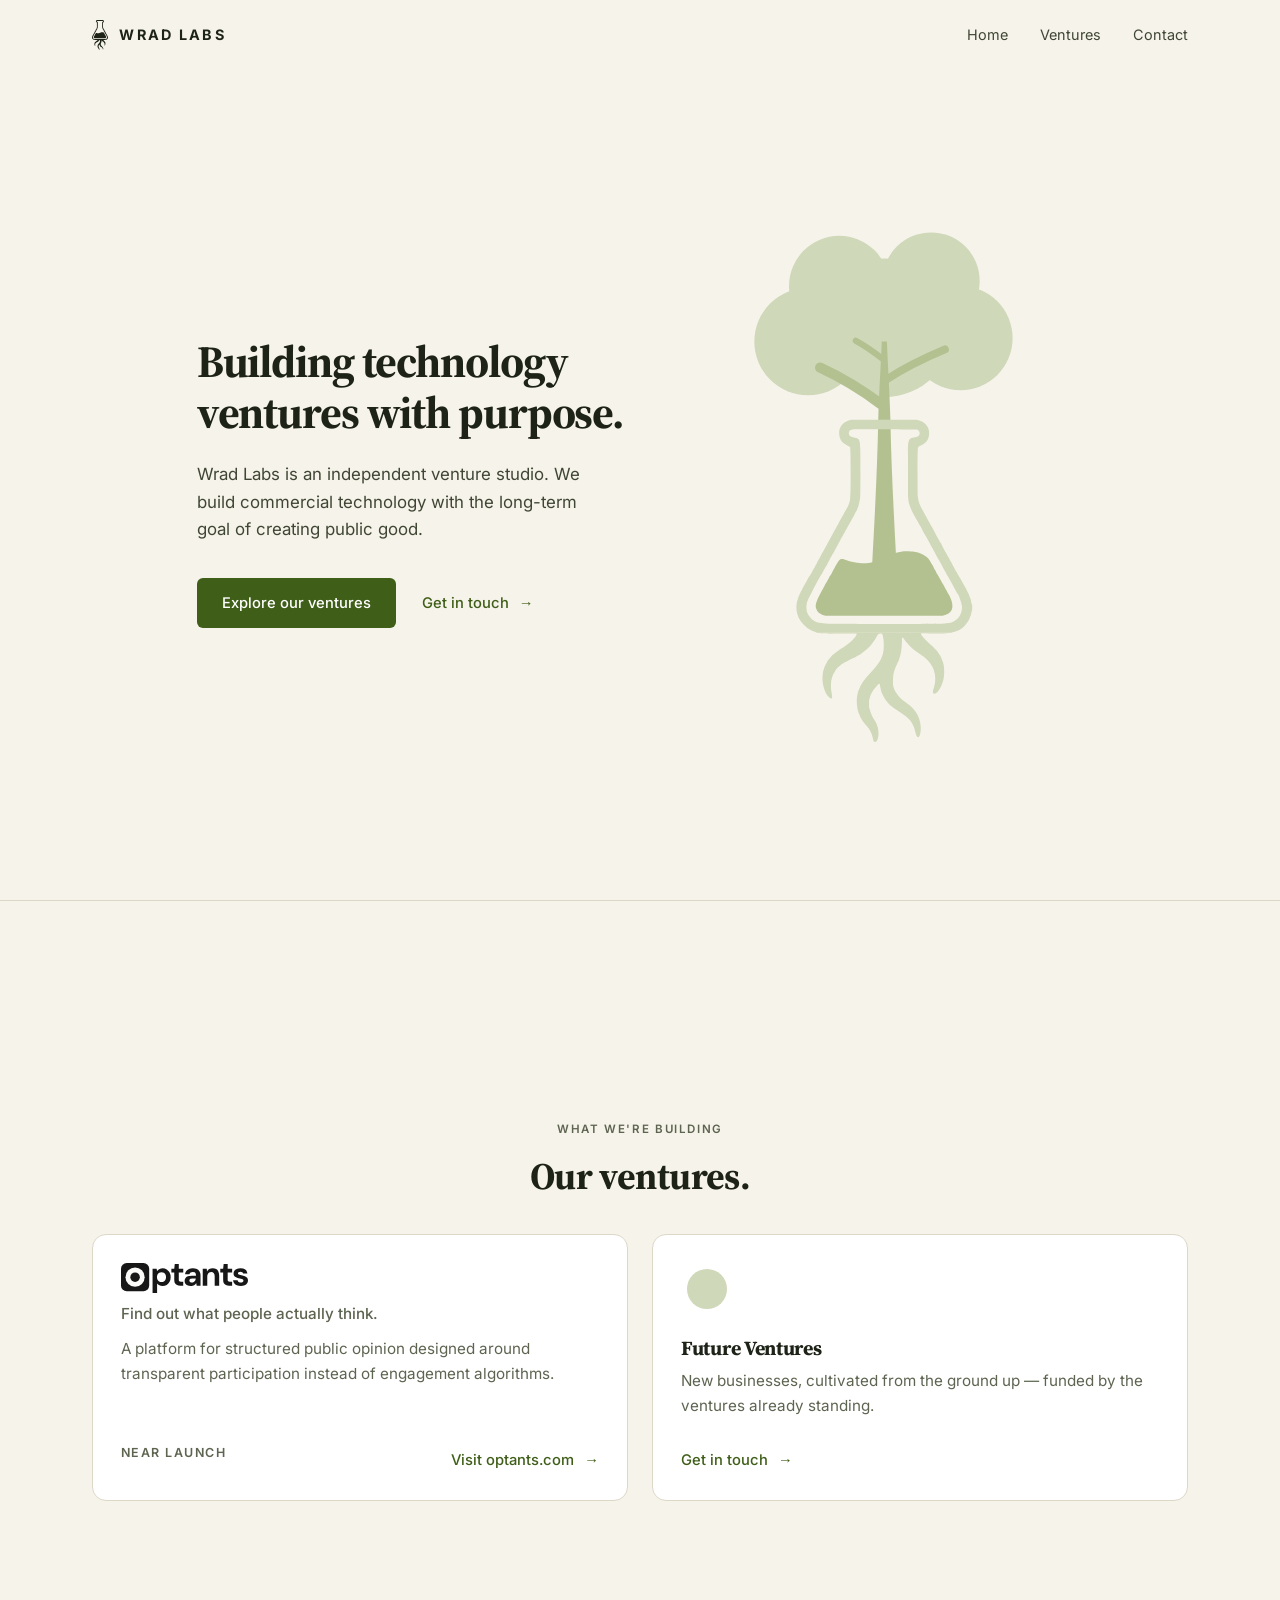
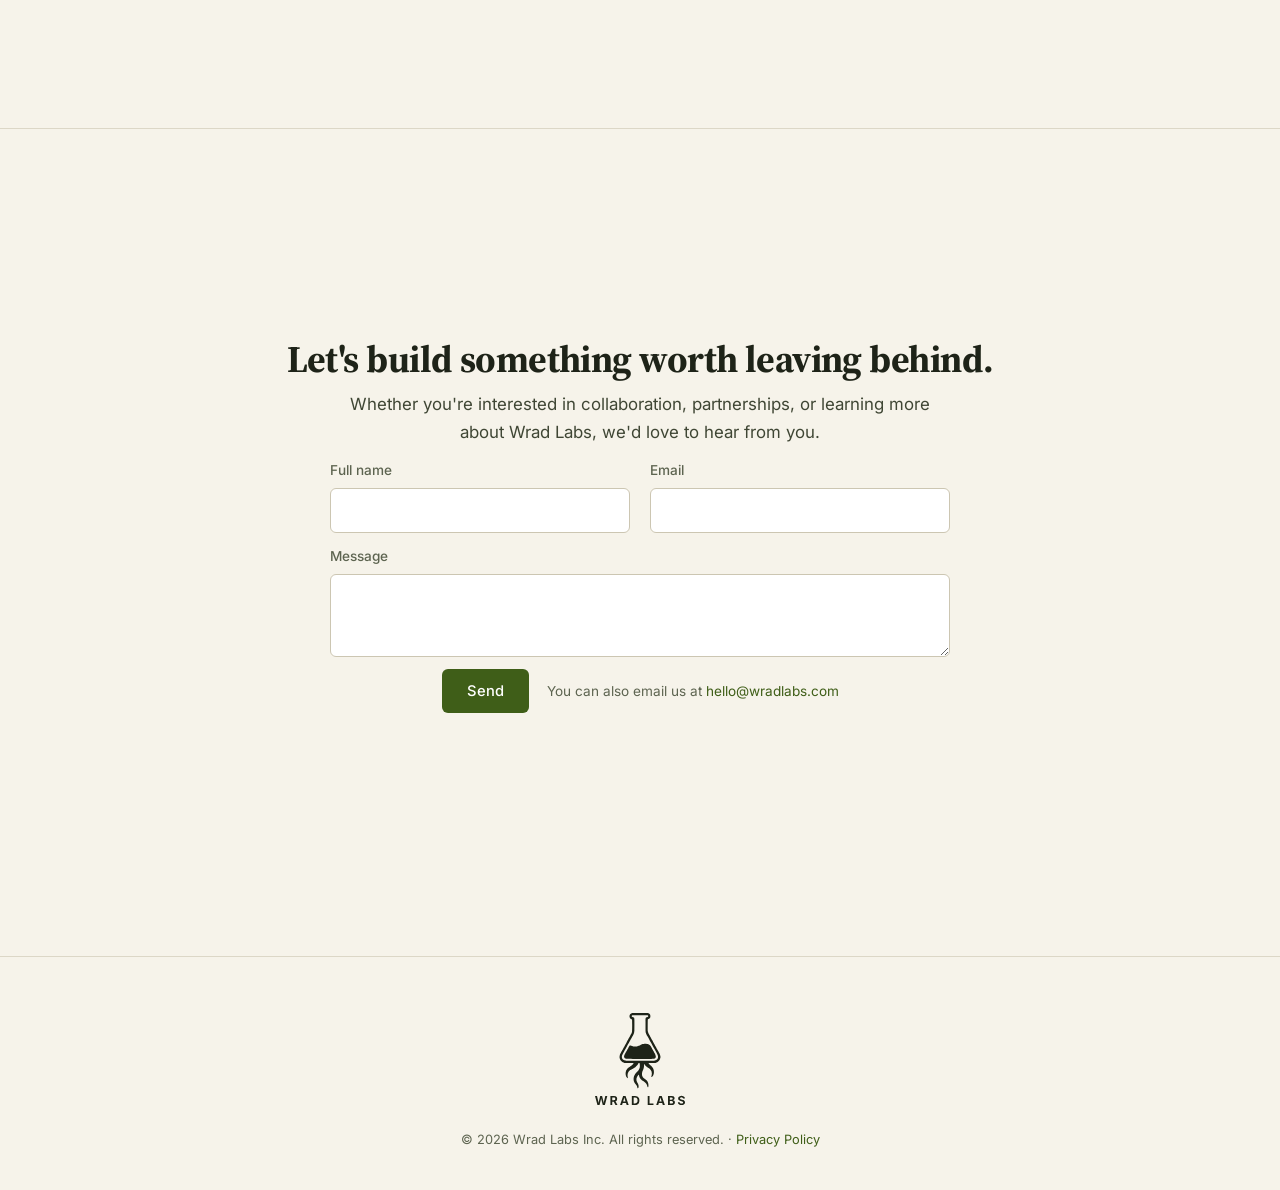
==== commit 58d15b53: "fix: rebuild the contact section to spec, and set the escape hatch from a measured viewport The home" ====
--- a/index.html
+++ b/index.html
@@ -198,61 +198,55 @@
   <!-- SECTION 3: CONTACT -->
   <section id="contact" class="contact">
     <div class="container narrow">
-      <!-- Two tiers: the intro, with the address reading straight on from it, then
-           the form. The address is deliberately NOT a labelled row set off by rules —
-           it is the last line of the invitation, not a second channel announced.
-
-           email_off: Cloudflare's Email Address Obfuscation rewrites mailto links at the
-           edge into "[email protected]" behind a JS-only /cdn-cgi/ decoder. That breaks
-           WR-008 (the page must read and function with JS off) and is not what the design
-           shows. See W17. -->
       <!-- No "CONTACT" eyebrow here, unlike #ventures. The nav link, the heading and
            the form all say what this section is; the eyebrow was labelling a page that
-           announces itself, and it cost 31px on a section that has to fit one screen. -->
+           announces itself, and it cost 31px on a section that has to fit one screen.
+           The address is not here either — it moved beside the Send button, where it
+           reads as the alternative to the form rather than a second channel announced
+           above it. -->
       <div class="contact-head reveal">
         <h2>Let's build something worth leaving behind.</h2>
         <p class="body-lg">Whether you're interested in collaboration, partnerships, or learning more about Wrad Labs, we'd love to hear from you.</p>
-        <p class="contact-email"><!--email_off--><a href="mailto:hello@wradlabs.com">hello@wradlabs.com</a><!--/email_off--></p>
       </div>
 
       <!-- Submits to Formspree (endpoint mvzjloro → the hello@ mailbox). -->
       <form class="contact-form reveal" id="contactForm" action="https://formspree.io/f/mvzjloro" method="POST">
-        <!-- Two columns: Name and Email stack on the left, Message fills the right at
-             the full height of that stack. This is a layout change only — the DOM order
-             is still name → email → message, so the tab order and the order a screen
-             reader announces them are unchanged. -->
-        <div class="form-grid">
-          <div class="form-col">
-            <div class="form-field">
-              <label for="name">Name</label>
-              <input type="text" id="name" name="name" required>
-            </div>
-            <div class="form-field">
-              <label for="email">Email</label>
-              <input type="email" id="email" name="email" required>
-            </div>
+        <div class="form-row">
+          <div class="form-field">
+            <label for="name">Full name</label>
+            <input type="text" id="name" name="name" required>
           </div>
-          <!-- Organization was removed 2026-08-02 (W32): it was the only optional field,
-               it fed nothing, and it cost a whole row on a form that has to fit one
-               screen. `privacy.html`'s "What we collect" list is the paired edit —
-               WR-007 requires it to name every field this form actually collects. -->
-          <div class="form-field form-field-message">
-            <label for="message">Message</label>
-            <!-- `rows` is the no-CSS fallback; the stylesheet stretches this to the
-                 height of the Name/Email stack beside it. -->
-            <textarea id="message" name="message" rows="3" required></textarea>
+          <div class="form-field">
+            <label for="email">Email</label>
+            <input type="email" id="email" name="email" required>
           </div>
+        </div>
+        <!-- Organization was removed 2026-08-02 (W32): it was the only optional field,
+             it fed nothing, and it cost a whole row on a form that has to fit one
+             screen. `privacy.html`'s "What we collect" list is the paired edit —
+             WR-007 requires it to name every field this form actually collects. -->
+        <div class="form-field">
+          <label for="message">Message</label>
+          <textarea id="message" name="message" rows="3" required></textarea>
         </div>
         <!-- Honeypot: hidden from humans; bots that fill it are silently dropped by Formspree. -->
         <input type="text" name="_gotcha" tabindex="-1" autocomplete="off" aria-hidden="true" class="hp-field">
         <!-- Subject line of the notification email Formspree sends you. -->
         <input type="hidden" name="_subject" value="New contact from wradlabs.com">
-        <!-- Button and consent are one group so the consent line sits directly under
-             the button, inside the form's 18px row gap rather than a row below it.
-             The status note stays after them — it is feedback, not part of the CTA. -->
+        <!-- Button and address on ONE row: the address is the alternative to the form,
+             so it reads best beside the thing it is an alternative to. It is also the
+             only place the address appears on this page now.
+
+             email_off: Cloudflare's Email Address Obfuscation rewrites mailto links at
+             the edge into "[email protected]" behind a JS-only /cdn-cgi/ decoder. That
+             breaks WR-008 (the page must read and function with JS off) and is not what
+             the design shows. See W17 / WR-019.
+
+             The consent line that used to sit under the button is gone — the Privacy
+             Policy is linked in the footer, on every page, which is where it belongs. -->
         <div class="form-submit">
           <button type="submit" class="btn btn-primary" id="contactSubmit">Send</button>
-          <p class="form-consent">By sending this message you agree to our <a href="privacy.html">Privacy Policy</a>.</p>
+          <p class="form-alt">You can also email us at <!--email_off--><a href="mailto:hello@wradlabs.com">hello@wradlabs.com</a><!--/email_off--></p>
         </div>
         <p class="form-note" id="formNote" role="status"></p>
       </form>
--- a/assets/css/style.css
+++ b/assets/css/style.css
@@ -226,7 +226,10 @@
      screen. */
   min-height: calc(100vh - var(--nav-h));
   min-height: calc(100svh - var(--nav-h));
-  padding: 32px 0 48px;
+  /* 40 at the bottom rather than 48: content is centred, so this padding only does
+     real work when a section is at its tightest, and 8px there is 8px the contact
+     form does not have to give up. */
+  padding: 32px 0 40px;
   display: flex;
   flex-direction: column;
   justify-content: center;
@@ -603,64 +606,42 @@
 }
 
 /* ============ CONTACT ============
-   Three tiers with real space between them — intro, direct address, form —
-   instead of one undifferentiated stack.
-
-   CENTRED, AND IT HAS TO FIT ONE SCREEN. The section gets `100svh - --nav-h` less
-   64px of padding, which on a 717px-tall laptop is 565px of content. The old
-   left-aligned version measured 725 and overflowed by 185, which is why the form was
-   being cut off. The budget is met by four things together, none of which is
-   cosmetic: the Organization field is gone (−93 with its row gap), the message box
-   is 3 rows rather than 4 (−24), the form's row gap is 14 rather than 18, and the
-   head's internal margins are tightened. Add a field back and it will not fit.
+   Centred, three tiers: heading, invitation, form — with the address moved into the
+   form's last row (see `.form-alt`).
+
+   IT HAS TO FIT 562px OF VIEWPORT, which is the real number: a 1080p screen at 150%
+   scaling is 1280×720 CSS, and a bookmarks bar plus the taskbar leave 562. That is
+   490px for the section once the nav takes its 72, and this section is the only one
+   whose height does not shrink with the viewport — the hero's art is height-clamped
+   and ventures is short — so it alone decides where the short-screen escape at the
+   bottom of this file has to sit. **Measure, do not estimate: the two rounds before
+   this one both targeted a viewport guessed from a screenshot and both missed.**
 
    THE HEAD IS WIDER THAN THE FORM ON PURPOSE, and it is the largest single saving
    here. "Let's build something worth leaving behind." sets 706px on one line; in the
-   720px container it was inheriting, it wrapped to two and cost 43px — a third of
-   the overflow — for a heading that wants to be one line anyway. So the container
-   carries the head at 780 and the form is capped at 620 inside it. **780 is 706 plus
-   the container's own 64px of padding, plus 10 to spare** — 760 was tried first and
-   left the heading ten pixels short of fitting, which just wraps it again with no
-   warning. Below ~790px wide it wraps for real and the section grows past the
-   viewport; that is fine and deliberate, because `min-height` lets it scroll rather
-   than clip (WR-021). */
+   720px container it was inheriting, it wrapped to two and cost 43px — for a heading
+   that wants to be one line anyway. So the container carries the head at 780 and the
+   form is capped at 620 inside it. **780 is 706 plus the container's own 64px of
+   padding, plus 10 to spare** — 760 was tried first and left the heading ten pixels
+   short of fitting, which just wraps it again with no warning. Below ~790px wide it
+   wraps for real and the section grows past the viewport; that is fine and
+   deliberate, because `min-height` lets it scroll rather than clip (WR-021). */
 .contact .container.narrow { max-width: 780px; }
-.contact-head { text-align: center; margin-bottom: 18px; }
-.contact-head h2 { margin-bottom: 14px; }
+.contact-head { text-align: center; margin-bottom: 12px; }
+.contact-head h2 { margin-bottom: 10px; }
 /* `margin: 0 auto` is doing the centring, not `text-align` — the paragraph is capped
-   at 620px by `.body-lg`, so without auto margins the centred TEXT would still sit in
-   a left-aligned BOX once the container is wider than the cap. */
-.contact-head .body-lg { margin: 0 auto; max-width: 520px; }
-
-/* The address reads on from the invitation above it — same size as that copy, no
-   label and no rules, just the next line. It used to be a bordered row with an
-   "Email us directly" eyebrow, which announced a second channel the page does not
-   need. Matches `.body-lg` so the two paragraphs read as one thought. */
-.contact-email {
-  font-size: 1.05rem;
-  margin: 8px 0 0;
-}
-.contact-email a { color: var(--accent); border-bottom: 1px solid transparent; transition: border-color .2s; }
-.contact-email a:hover { border-color: var(--accent); }
+   by its own max-width, so without auto margins the centred TEXT would still sit in a
+   left-aligned BOX once the container is wider than the cap.
+   620 sits between the form (620) and the heading (706): wide enough not to read as a
+   narrow column under a long title, still visibly shorter than the line above it. */
+.contact-head .body-lg { margin: 0 auto; max-width: 620px; }
 
 /* Capped narrower than the container holding it — see the note above. Full-width
-   inputs at 760 read as a page-wide form; 620 keeps it a compact block under a
-   centred invitation, and gives the Name/Email row two ~300px columns. */
-.contact-form { display: flex; flex-direction: column; gap: 16px; max-width: 620px; margin-inline: auto; width: 100%; }
-/* TWO COLUMNS, and the reason is height, not fashion. Stacked, this form's three
-   fields ran 317px and the section needed 639px of viewport; beside each other they
-   run 275 and it needs 573. Name and Email stack on the left, Message takes the right
-   column and stretches to match them — so the message box gets TALLER (134 against
-   85) while the form gets shorter. */
-.form-grid { display: grid; grid-template-columns: 1fr 1fr; gap: 20px; }
-.form-col { display: flex; flex-direction: column; gap: 12px; }
-.form-field { display: flex; flex-direction: column; gap: 8px; }
-/* The stretch. The grid row is as tall as the left column, the field fills it, and
-   `flex: 1` hands the leftover to the textarea. `min-height: 0` is required: a flex
-   item's default `min-height: auto` refuses to shrink below its `rows` attribute, so
-   without it a 3-row textarea would push the row taller instead of filling it. */
-.form-field-message { min-height: 0; }
-.form-field-message textarea { flex: 1; min-height: 0; }
+   inputs at 780 read as a page-wide form; 620 keeps it a compact block under a
+   centred invitation, and gives the Full name / Email row two ~300px columns. */
+.contact-form { display: flex; flex-direction: column; gap: 12px; max-width: 620px; margin-inline: auto; width: 100%; }
+.form-row { display: grid; grid-template-columns: 1fr 1fr; gap: 20px; }
+.form-field { display: flex; flex-direction: column; gap: 7px; }
 .form-field label { font-size: 0.85rem; color: var(--ink-muted); font-weight: 500; }
 .form-field input, .form-field textarea {
   background: var(--surface);
@@ -678,13 +659,20 @@
   border-color: var(--accent);
   box-shadow: 0 0 0 3px var(--accent-soft);
 }
-/* Button + consent as one group. The form's own row gap plus the status note's
-   reserved line used to put ~50px between the button and the consent line; grouping
-   them makes that gap 10px and keeps the note out of the middle.
-   CENTRED now, to match the head above it. The FIELDS stay left-aligned — a centred
-   label floating over a full-width input is harder to scan, and the label has to sit
-   at the edge its input starts at. */
-.form-submit { display: flex; flex-direction: column; align-items: center; gap: 10px; }
+/* Button and address on ONE row, centred as a pair to match the head above. It is a
+   row rather than a stack because the address is the *alternative* to the button —
+   side by side they read as one choice, stacked they read as two steps. `wrap` so a
+   narrow screen drops the address below rather than squeezing the button.
+   The FIELDS stay left-aligned: a centred label floating over a full-width input is
+   harder to scan, and the label has to sit at the edge its input starts at. */
+.form-submit {
+  display: flex;
+  flex-direction: row;
+  align-items: center;
+  justify-content: center;
+  flex-wrap: wrap;
+  gap: 8px 18px;
+}
 .contact-form .btn { align-self: center; }
 .contact-form .btn:disabled { opacity: 0.6; cursor: default; }
 /* `margin: 0` because the note is the last thing in the form and its old 16px
@@ -695,11 +683,14 @@
 .form-note.error { color: var(--danger); }
 /* Honeypot spam trap — kept out of view and out of the tab order. */
 .hp-field { position: absolute; left: -9999px; width: 1px; height: 1px; overflow: hidden; }
-/* Centred to match the button above it. It matters on narrow screens, where this
-   line wraps: `.form-submit` centres the BOX, so without this the text inside it
-   would still set left-aligned and read as misplaced rather than deliberate. */
-.form-consent { font-size: 0.8rem; color: var(--ink-muted); margin: 0; text-align: center; }
-.form-consent a { color: var(--accent); text-decoration: underline; }
+/* "You can also email us at hello@…", sitting beside the Send button. This is the
+   ONLY place the address appears on this page now (WR-019 still applies: plain
+   readable text in both link text and href, wrapped in `<!--email_off-->`).
+   Deliberately quieter than the button — it is the alternative, not the call to
+   action — but the address itself takes the accent so it reads as a link. */
+.form-alt { font-size: 0.85rem; color: var(--ink-muted); margin: 0; text-align: center; }
+.form-alt a { color: var(--accent); border-bottom: 1px solid transparent; transition: border-color .2s; }
+.form-alt a:hover { border-color: var(--accent); }
 
 /* ============ FOOTER ============
    Not a section, so it is deliberately NOT full-viewport: it trails the contact
@@ -741,12 +732,9 @@
   .nav-links { display: none; }
   .nav-toggle { display: flex; }
   .nav-mobile.open { display: flex; }
-  /* One column. The section is already taller than the viewport at this width and
-     scrolls, so the height the two-column layout bought is not needed — and two
-     ~150px columns would be. The message box goes back to its `rows` height, which
-     is what `min-height: 0` and `flex: 1` leave it at once nothing is stretching. */
-  .form-grid { grid-template-columns: 1fr; }
-  .form-field-message textarea { flex: none; }
+  /* One column — two ~150px fields side by side are unusable. The section is already
+     taller than the viewport at this width and scrolls, so nothing is lost. */
+  .form-row { grid-template-columns: 1fr; }
   .hero-art { display: none; }
   /* The art is gone, so the column may widen — but NOT to the full container. At
      `none` the headline ran to a single 636px line above a 390px paragraph, which
@@ -769,19 +757,26 @@
 /* A section can only centre what fits. Below roughly a landscape phone, let the
    sections size to their content instead of forcing a viewport height that the
    copy immediately overflows. */
-/* THE THRESHOLD TRACKS THE TALLEST SECTION, and that is #contact at 602px — its
-   content is 450 plus 80 of padding plus the 72 the nav takes. Above this, every
-   section lands as a full page; at or below it there is no viewport height left to
-   centre in, so they size to their content and the page simply scrolls. It was 620
-   while contact needed 673 and was being clipped, which is the wrong way round: the
-   escape was firing later than the failure it exists to prevent. **Re-measure this
-   number whenever the contact section's height changes** — it is the only section
-   whose height does not shrink with the viewport (the hero's art is height-clamped,
-   and ventures is short). **601 is 602 minus one** — deliberately, so the escape
-   takes over on exactly the heights the full-viewport rule cannot serve and there is
-   no gap between the two regimes. At 600 there was one: a 601px viewport kept
-   `min-height` and overflowed by a pixel. */
-@media (max-height: 601px) {
+/* THE THRESHOLD TRACKS THE TALLEST SECTION, and that is #contact at 546px — its
+   content is 401.06 plus 72 of padding plus the 72 the nav takes, which is 545.06 and
+   therefore needs 546 whole pixels. Above this, every section lands as a full page;
+   at or below it there is no viewport height left to centre in, so sections size to
+   their content and the page simply scrolls.
+
+   **545 is 546 minus one**, deliberately, so the two regimes meet with no gap. Round
+   the requirement down instead of up and this breaks by exactly one pixel — measured:
+   at a 545px viewport with the threshold at 544, contact overhung by 1.
+
+   THIS NUMBER HAS BEEN WRONG TWICE, both times in the same direction — too high, so
+   the escape released the full-viewport rule on screens that could have used it, and
+   the homepage stopped filling. It was 620 while contact needed 673 (the escape firing
+   *later* than the failure it prevents, clipping the form in between), then 601 while
+   the real target was a **562px** viewport: a 1080p screen at 150% scaling is 1280×720
+   CSS, and a bookmarks bar plus the taskbar leave 562. **Re-measure the contact
+   section and reset this whenever its height changes** — it is the only section whose
+   height does not shrink with the viewport, because the hero's art is height-clamped
+   and ventures is short. */
+@media (max-height: 545px) {
   /* `.hero` too, or the one section with its own min-height keeps forcing a
      viewport it cannot fill. Paddings are inherited from the base rules. */
   section, .hero { min-height: auto; }
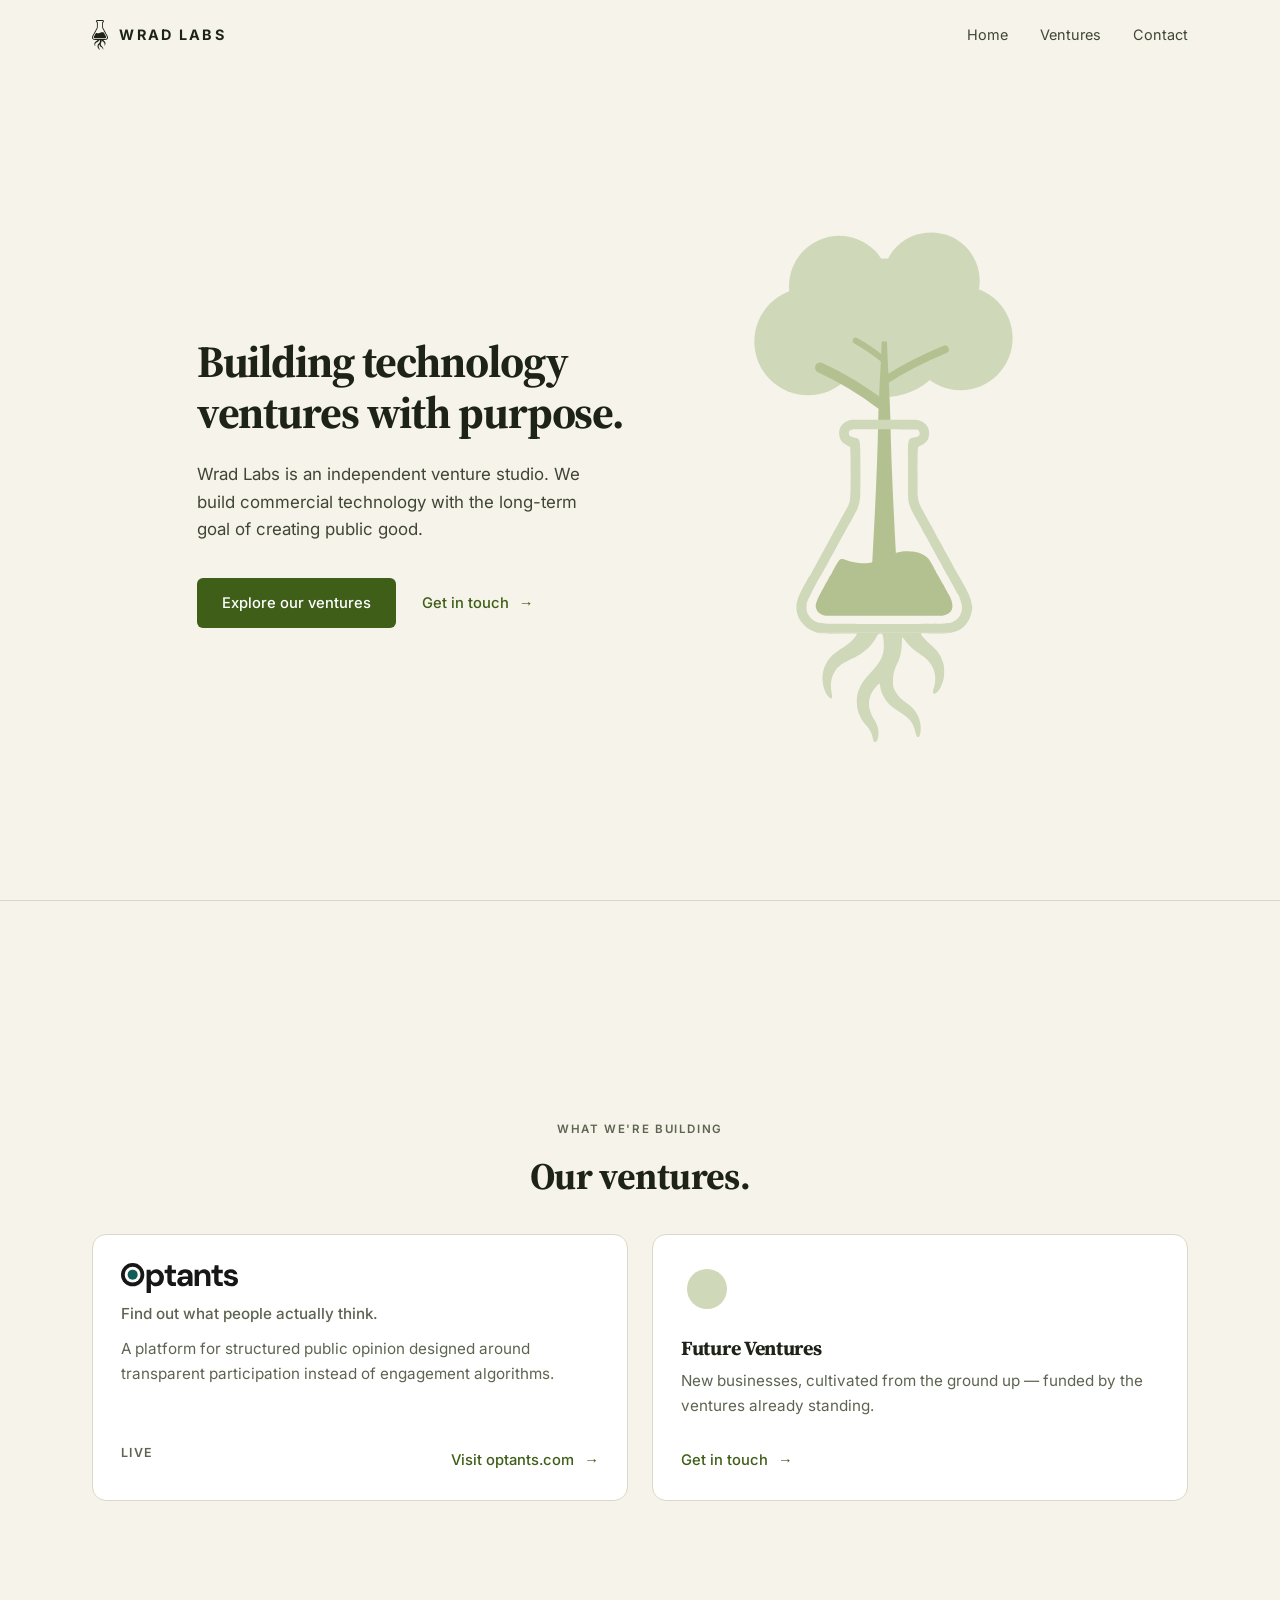
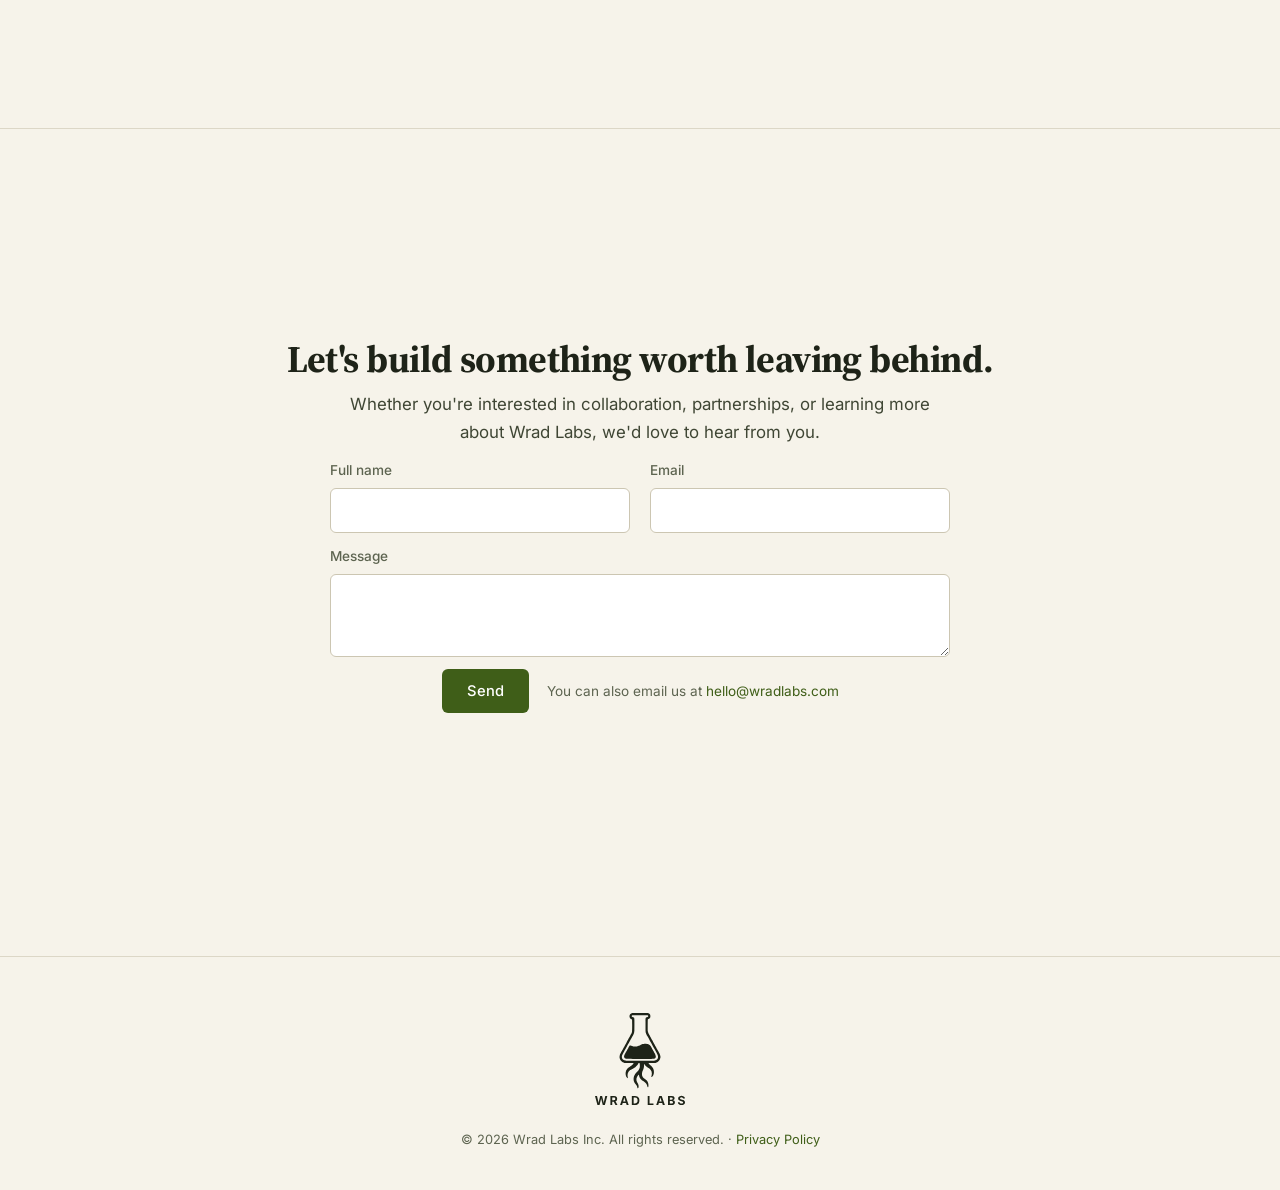
==== commit b720a2cc: "feat: Optants tile — current logo, stage Near launch -> Live optants-logo.svg re-copied from Wrad-La" ====
--- a/index.html
+++ b/index.html
@@ -3,7 +3,7 @@
 <head>
 <meta charset="UTF-8">
 <meta name="viewport" content="width=device-width, initial-scale=1.0">
-<!-- Content-Security-Policy (W25/WR-025). Must come BEFORE anything it governs — it applies
+<!-- Content-Security-Policy (WS-D25/WS-R025). Must come BEFORE anything it governs — it applies
      from the point the parser reaches it, so it sits above the preloads, the JSON-LD and
      the inline script.
 
@@ -25,7 +25,7 @@
      What a <meta> CSP cannot express: frame-ancestors, report-uri, sandbox. Clickjacking
      protection would need a real response header, which GitHub Pages does not let us set.
 
-     static.cloudflareinsights.com is Cloudflare's Web Analytics beacon (W24), injected at
+     static.cloudflareinsights.com is Cloudflare's Web Analytics beacon (WS-D24), injected at
      the edge and in no commit. Without it here the CSP silently kills analytics. Its
      measurements POST to /cdn-cgi/rum, which is SAME-ORIGIN — verified by intercepting
      sendBeacon, not assumed — so connect-src needs no addition. Guessing would have
@@ -39,6 +39,12 @@
      nothing. This page has no secrets in its URL, but the default varies by
      browser and an explicit floor costs nothing. -->
 <meta name="referrer" content="strict-origin-when-cross-origin">
+<!-- Tints the mobile browser toolbar to this page's own ground. THE ONE PLACE A
+     COLOUR IS HARDCODED ON THIS SITE (WS-D36) — WS-R004 forbids it everywhere else,
+     and a meta tag cannot reference a custom property, so this is the value of
+     --bg copied by hand. CHANGE --bg AND CHANGE THIS, in all three pages, in the
+     same commit. The palette has already lived in four places once (WS-D28). -->
+<meta name="theme-color" content="#F6F3EA">
 <title>Wrad Labs Inc. — Building technology ventures with purpose</title>
 <meta name="description" content="Wrad Labs is an independent venture studio. We build commercial technology with the long-term goal of creating public good.">
 <link rel="canonical" href="https://www.wradlabs.com/">
@@ -74,7 +80,7 @@
   "description": "Wrad Labs is an independent venture studio. We build commercial technology with the long-term goal of creating public good."
 }
 </script>
-<!-- Fonts are self-hosted (W23/WR-023) — no fonts.googleapis.com, no preconnect,
+<!-- Fonts are self-hosted (WS-D23/WS-R023) — no fonts.googleapis.com, no preconnect,
      and no third-party request on page load. The @font-face blocks are at the top
      of style.css. Preload the two LATIN files only: they are what a reader of this
      page needs, and preloading them removes the round-trip that `display: swap`
@@ -82,24 +88,28 @@
      — its unicode-range means most readers never fetch it at all.
      `crossorigin` is required even same-origin: font requests are CORS-mode, and
      without it the preload is fetched twice. -->
-<link rel="preload" href="assets/fonts/inter-latin.woff2" as="font" type="font/woff2" crossorigin>
-<link rel="preload" href="assets/fonts/source-serif-4-latin.woff2" as="font" type="font/woff2" crossorigin>
+<link rel="preload" href="/assets/fonts/inter-latin.woff2" as="font" type="font/woff2" crossorigin>
+<link rel="preload" href="/assets/fonts/source-serif-4-latin.woff2" as="font" type="font/woff2" crossorigin>
 <!-- ?v= is a cache-buster, not decoration. The HTML is max-age=600 but the CSS is
      max-age=14400, so a returning visitor can hold NEW markup against 4-hour-old
      styles — and any release that renames a class then renders unstyled. Changing
      this query changes the URL, so the browser fetches the new CSS immediately.
-     BUMP IT WHENEVER SELECTORS CHANGE, in all three pages. (W-AQ-14) -->
-<link rel="stylesheet" href="assets/css/style.css?v=9">
+     BUMP IT WHENEVER SELECTORS CHANGE, in all three pages. (WS-T6)
+
+     WS-T6 is a compiled trigger, not a backlog row. This comment used to cite one,
+     and the row it named had never existed — backlog rows are deleted the day they
+     close, so a served file must not point at one. -->
+<link rel="stylesheet" href="/assets/css/style.css?v=10">
 <!-- Marks JS as available so the scroll-reveal animation can hide elements before
      revealing them. Without JS this never runs, the .reveal defaults stay visible,
-     and the page reads normally (WR-008). Runs in <head> to avoid a content flash. -->
+     and the page reads normally (WS-R008). Runs in <head> to avoid a content flash. -->
 <script>document.documentElement.classList.add('js');</script>
 </head>
 <body>
 
 <!-- First tab stop on the page: lets a keyboard or screen-reader user jump the
      nav instead of tabbing through it on every page. Visually hidden until it
-     takes focus, then it appears over the nav (WR-010). -->
+     takes focus, then it appears over the nav (WS-R010). -->
 <a class="skip-link" href="#main">Skip to content</a>
 
 <!-- NAV -->
@@ -114,7 +124,7 @@
       <a href="#ventures">Ventures</a>
       <a href="#contact">Contact</a>
     </nav>
-    <button class="nav-toggle" id="navToggle" aria-label="Toggle menu" aria-expanded="false">
+    <button class="nav-toggle" id="navToggle" aria-label="Toggle menu" aria-expanded="false" aria-controls="navMobile">
       <span></span><span></span><span></span>
     </button>
   </div>
@@ -170,16 +180,16 @@
         <!-- The whole Optants tile is the link. One <a>, so there is a single tab
              stop and a single hit target; the arrow is the affordance and the
              hover/focus states are on the card itself. The logo is Optants' own,
-             copied from its repo — see company/website/docs/ARCHITECTURE.md
-             § Brand assets, in the private repo (W29). -->
+             copied from its repo — see company/website/ARCHITECTURE.md
+             § Brand assets, in the private repo (WS-D29). -->
         <a class="card card-link reveal" href="https://optants.com">
           <h3 class="card-brand">
-            <img src="assets/images/optants-logo.svg" width="1054" height="248" alt="Optants">
+            <img src="assets/images/optants-logo.svg" width="1014" height="260" alt="Optants">
           </h3>
           <p class="card-lead">Find out what people actually think.</p>
           <p>A platform for structured public opinion designed around transparent participation instead of engagement algorithms.</p>
           <span class="card-foot">
-            <span class="card-stage">Near launch</span>
+            <span class="card-stage">Live</span>
             <span class="link-arrow" aria-hidden="true">Visit optants.com <span>&rarr;</span></span>
           </span>
         </a>
@@ -214,17 +224,17 @@
         <div class="form-row">
           <div class="form-field">
             <label for="name">Full name</label>
-            <input type="text" id="name" name="name" required>
+            <input type="text" id="name" name="name" autocomplete="name" required>
           </div>
           <div class="form-field">
             <label for="email">Email</label>
-            <input type="email" id="email" name="email" required>
+            <input type="email" id="email" name="email" autocomplete="email" required>
           </div>
         </div>
-        <!-- Organization was removed 2026-08-02 (W32): it was the only optional field,
+        <!-- Organization was removed 2026-08-02 (WS-D32): it was the only optional field,
              it fed nothing, and it cost a whole row on a form that has to fit one
              screen. `privacy.html`'s "What we collect" list is the paired edit —
-             WR-007 requires it to name every field this form actually collects. -->
+             WS-R007 requires it to name every field this form actually collects. -->
         <div class="form-field">
           <label for="message">Message</label>
           <textarea id="message" name="message" rows="3" required></textarea>
@@ -239,8 +249,8 @@
 
              email_off: Cloudflare's Email Address Obfuscation rewrites mailto links at
              the edge into "[email protected]" behind a JS-only /cdn-cgi/ decoder. That
-             breaks WR-008 (the page must read and function with JS off) and is not what
-             the design shows. See W17 / WR-019.
+             breaks WS-R008 (the page must read and function with JS off) and is not what
+             the design shows. See WS-D17 / WS-R019.
 
              The consent line that used to sit under the button is gone — the Privacy
              Policy is linked in the footer, on every page, which is where it belongs. -->
--- a/assets/css/style.css
+++ b/assets/css/style.css
@@ -1,7 +1,7 @@
-/* ============ FONTS (self-hosted — W23 / WR-023) ============
+/* ============ FONTS (self-hosted — WS-D23 / WS-R023) ============
    These files used to come from fonts.gstatic.com. They are served from this
    origin now, which removes Google as a processor from the request path — that
-   is why `privacy.html` no longer names Google Fonts (WR-007), and why re-adding
+   is why `privacy.html` no longer names Google Fonts (WS-R007), and why re-adding
    a `fonts.googleapis.com` link would silently reintroduce a processor the
    published policy does not disclose. Don't.
 
@@ -68,13 +68,13 @@
 }
 
 /* ============ TOKENS ============
-   Declared once, referenced everywhere (WR-004 — never hardcode these values).
-   **CANOPY — the palette is LOCKED as of 2026-07-31 (W28, superseding W26).**
+   Declared once, referenced everywhere (WS-R004 — never hardcode these values).
+   **CANOPY — the palette is LOCKED as of 2026-07-31 (WS-D28, superseding WS-D26).**
 
    WHY THIS ONE. Two constraints pull against each other. It must not read as
    Optants (warm off-white #FAFAF8, teal #115E59, same body typeface — the reason
    the two sites felt like one), and it must read as a studio that builds
-   commercial products in order to fund public good. W26's Cool Stone satisfied
+   commercial products in order to fund public good. WS-D26's Cool Stone satisfied
    the first and failed the second: cool greys and an oxblood accent read austere
    and vinous, which is the opposite of generative.
 
@@ -115,7 +115,7 @@
   --on-accent: #FFFFFF;
 
   /* Status — form feedback only.
-     A GREEN ACCENT INVERTS W26'S PROBLEM. Under oxblood, --danger was the token
+     A GREEN ACCENT INVERTS WS-D26'S PROBLEM. Under oxblood, --danger was the token
      that clashed and had to move to a vermillion. Here red sits 87° from the
      accent — the largest gap available — so --danger returns to a normal dark
      red. It is --success that now needs care: it must stay green while not
@@ -394,7 +394,7 @@
 /* ============ LOGO MARK ============
    The mark is `assets/images/mark.svg`, referenced by <img> from every page —
    ONE file, cached across the site, so swapping it means replacing that file.
-   Its source of truth is the private company repo, `brand/` (W18); this copy is
+   Its source of truth is the private company repo, `brand/` (WS-D18); this copy is
    derived and is never the place to edit the artwork.
 
    ALWAYS SIZE IT BY HEIGHT. The mark is taller than it is wide (512x939, aspect
@@ -501,7 +501,7 @@
 .hero-art .vessel,
 .hero-art .roots { fill: var(--arch); }
 .hero-art .liquid { fill: var(--botanical); }
-/* The trunk is a FILLED tapered shape (W27); the branches stay strokes, thinning
+/* The trunk is a FILLED tapered shape (WS-D27); the branches stay strokes, thinning
    as they go out.
 
    The widths are CLASSES, not `stroke-width` attributes in the markup. An SVG
@@ -625,7 +625,7 @@
    padding, plus 10 to spare** — 760 was tried first and left the heading ten pixels
    short of fitting, which just wraps it again with no warning. Below ~790px wide it
    wraps for real and the section grows past the viewport; that is fine and
-   deliberate, because `min-height` lets it scroll rather than clip (WR-021). */
+   deliberate, because `min-height` lets it scroll rather than clip (WS-R021). */
 .contact .container.narrow { max-width: 780px; }
 .contact-head { text-align: center; margin-bottom: 12px; }
 .contact-head h2 { margin-bottom: 10px; }
@@ -684,7 +684,7 @@
 /* Honeypot spam trap — kept out of view and out of the tab order. */
 .hp-field { position: absolute; left: -9999px; width: 1px; height: 1px; overflow: hidden; }
 /* "You can also email us at hello@…", sitting beside the Send button. This is the
-   ONLY place the address appears on this page now (WR-019 still applies: plain
+   ONLY place the address appears on this page now (WS-R019 still applies: plain
    readable text in both link text and href, wrapped in `<!--email_off-->`).
    Deliberately quieter than the button — it is the alternative, not the call to
    action — but the address itself takes the accent so it reads as a link. */
@@ -707,7 +707,7 @@
    Default state is VISIBLE. The hidden-then-reveal state applies only under
    `html.js`, set by an inline snippet in <head>. Without JS the class is never
    added, so every .reveal element renders normally instead of the page coming
-   up blank — WR-008: the page must read and function with JavaScript disabled. */
+   up blank — WS-R008: the page must read and function with JavaScript disabled. */
 .reveal { opacity: 1; transform: none; }
 .js .reveal {
   opacity: 0;
@@ -715,6 +715,30 @@
   transition: opacity 0.7s var(--ease), transform 0.7s var(--ease);
 }
 .js .reveal.in-view { opacity: 1; transform: translateY(0); }
+
+/* THE RESCUE. WS-R008 covers JS *off*; this covers JS *half-on*, which is the
+   worse case. The inline <head> snippet adds `js` and hides every .reveal
+   element — on index.html that is the headline, the sub, both cards, the
+   contact head and the form, i.e. all of the copy. They are revealed only when
+   assets/js/script.js runs at the end of <body>. If that one request fails —
+   flaky network, a blocking extension, a bad deploy — the class is set, nothing
+   ever un-sets it, and the visitor reads an empty page.
+
+   So the hidden state is conditional on a SECOND class that only script.js can
+   set, and it is set where the observer is wired rather than at the top of the
+   file — `js-ready` means "the reveal is running", not "this file started".
+   Until it appears, the animation below fires at 1.5s and lands every element on
+   its final values, so a stalled script degrades to "the content is here without
+   the entrance effect."
+
+   1.5s is chosen to sit past a slow-but-working script and well inside the time
+   a reader would call the page broken. When script.js does run, `js-ready`
+   lands in milliseconds, this selector stops matching, and the animation is
+   removed long before its delay elapses — it costs a working page nothing. */
+@keyframes reveal-rescue { to { opacity: 1; transform: none; } }
+.js:not(.js-ready) .reveal {
+  animation: reveal-rescue 0.4s var(--ease) 1.5s forwards;
+}
 
 /* ============ RESPONSIVE ============ */
 @media (max-width: 1080px) {
@@ -791,4 +815,8 @@
   }
   .card-link:hover { transform: none; }
   .js .reveal { opacity: 1; transform: none; }
-}
+  /* Nothing is hidden here, so there is nothing to rescue — and a 0.4s fade
+     for a reader who asked for no motion is exactly what this block exists to
+     prevent. */
+  .js:not(.js-ready) .reveal { animation: none; }
+}
